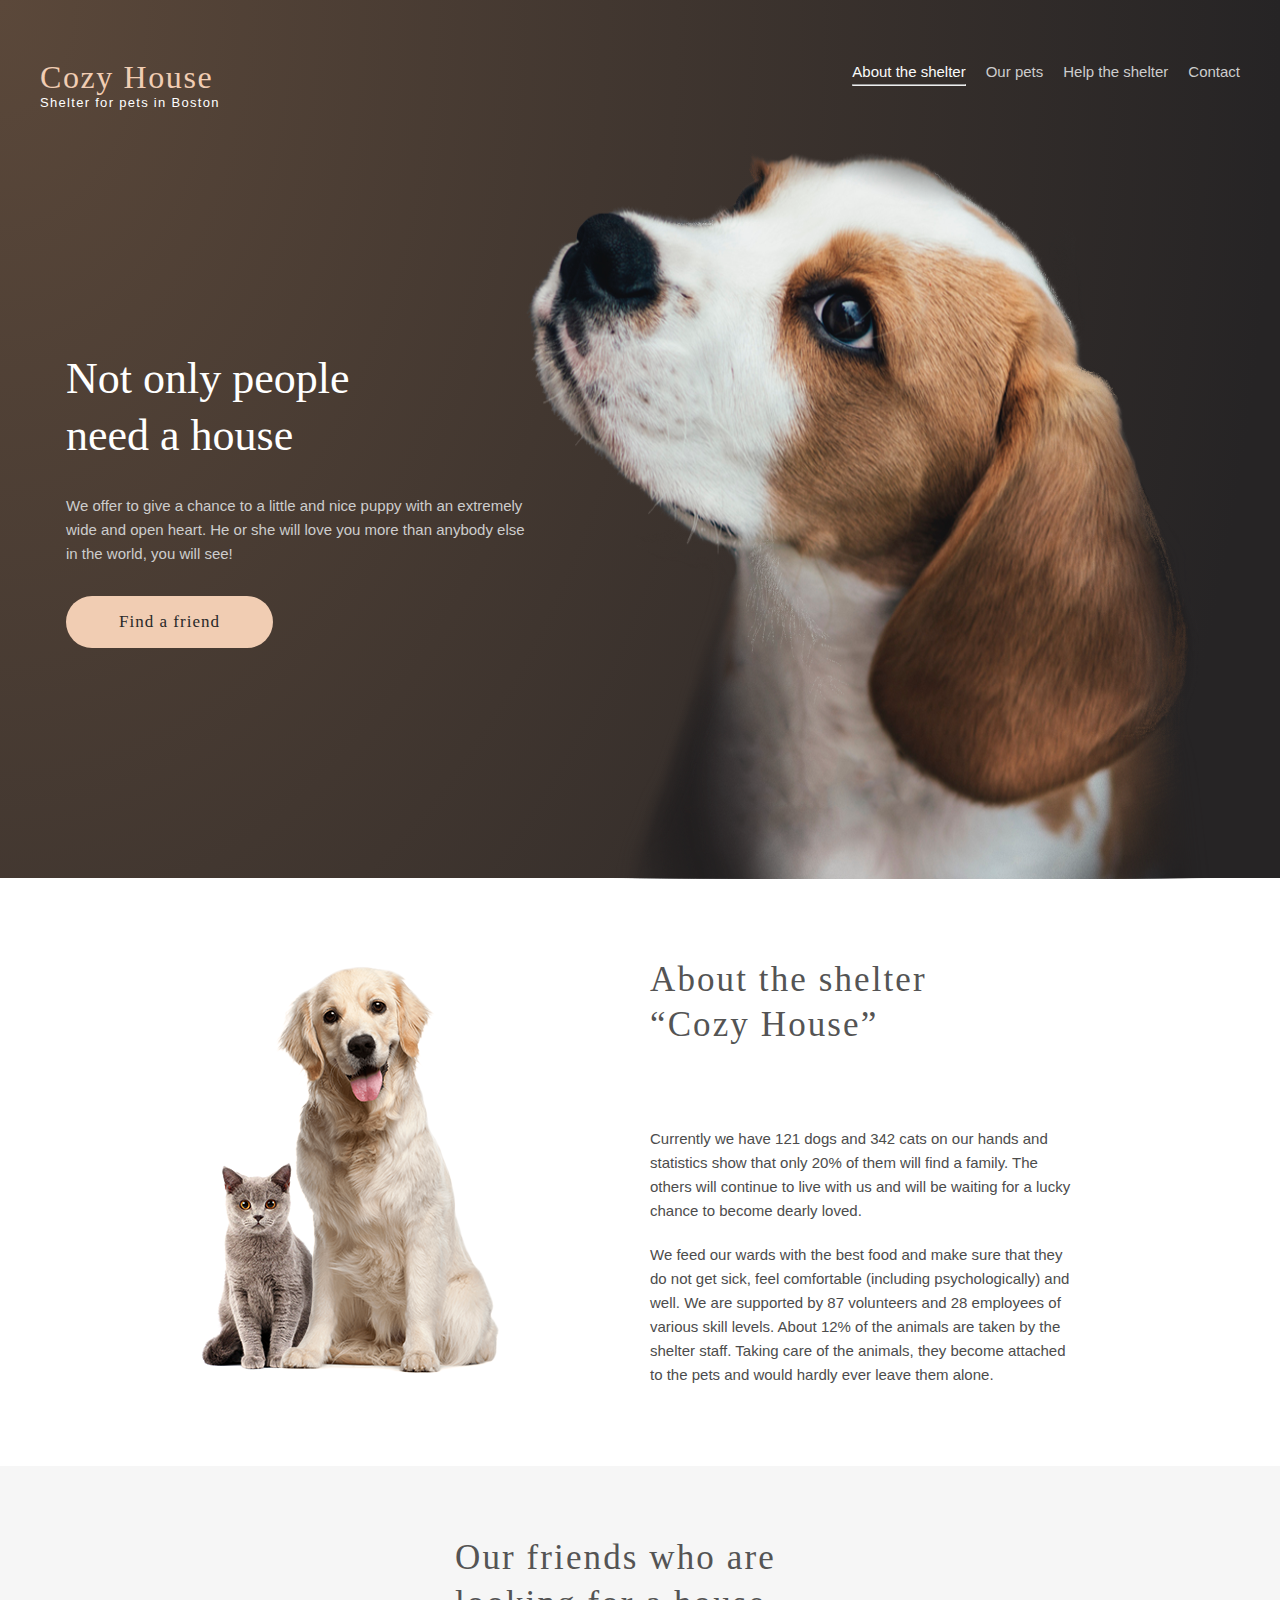
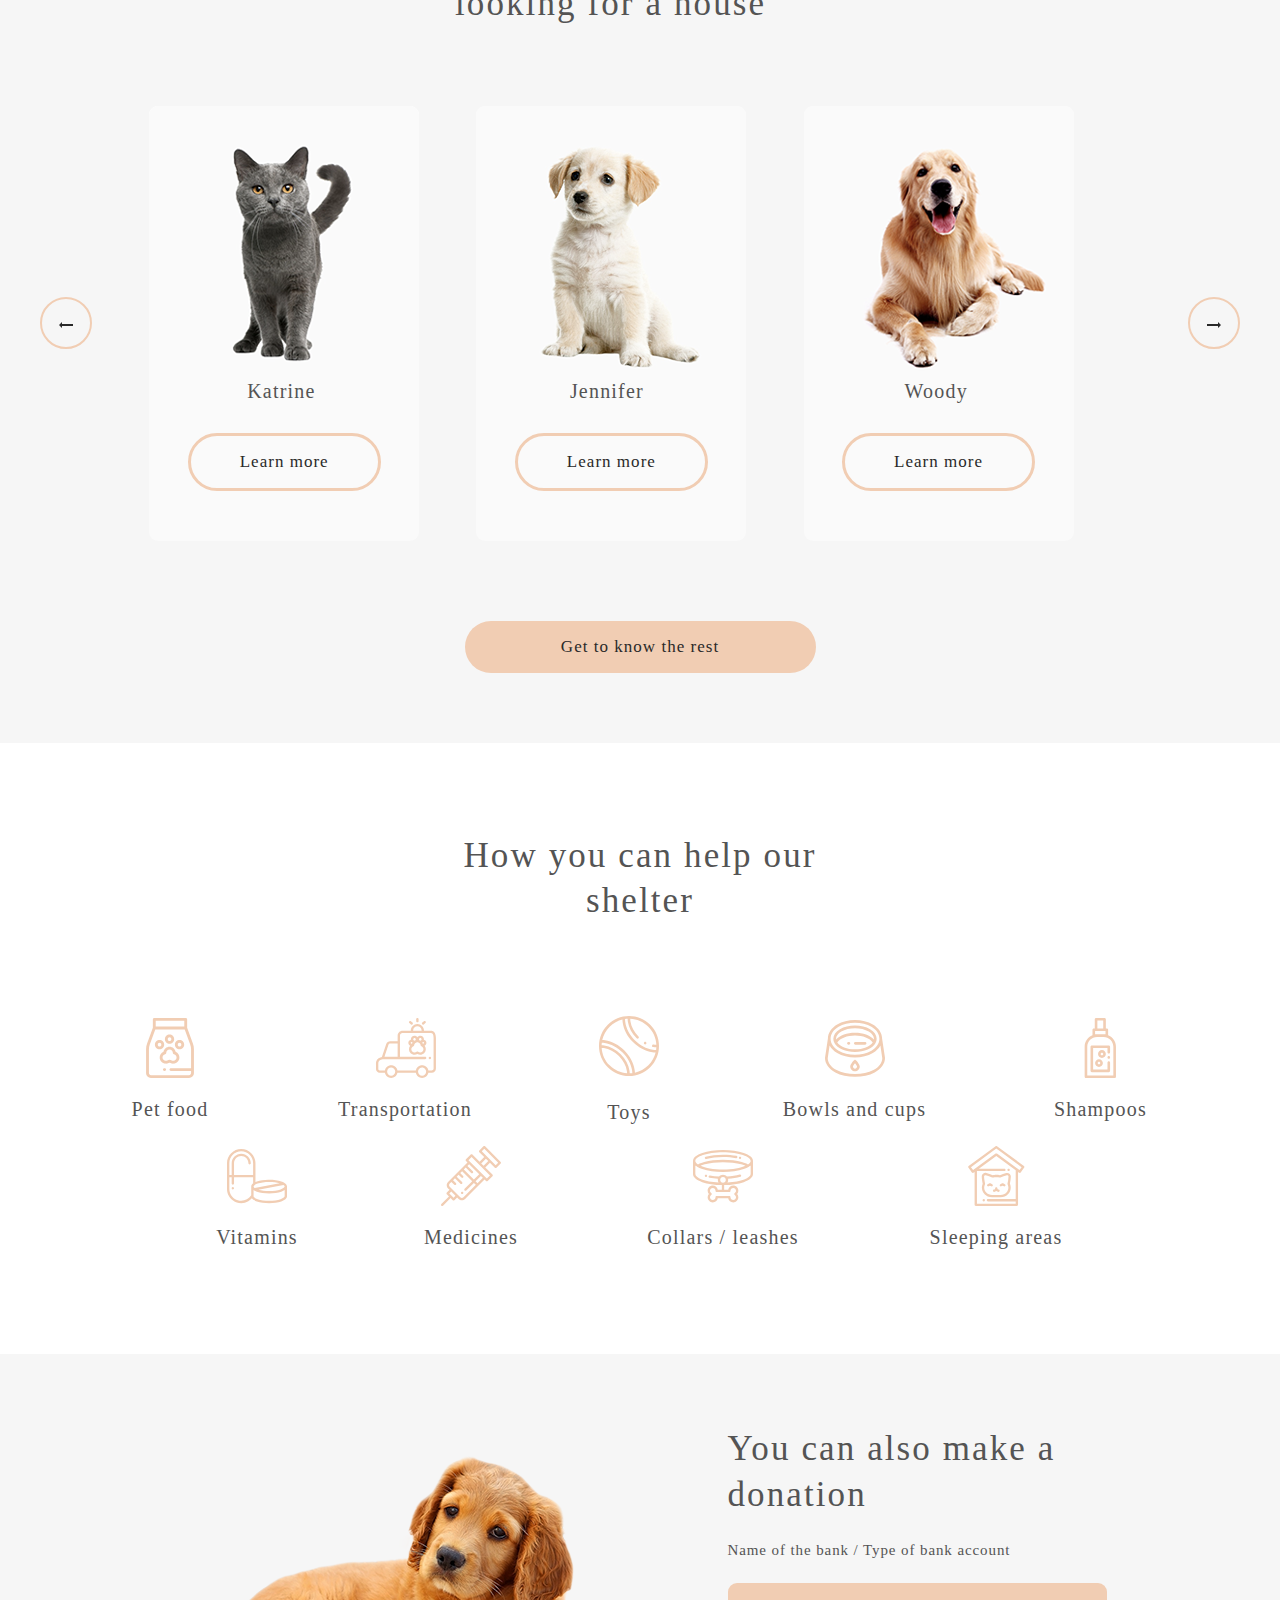
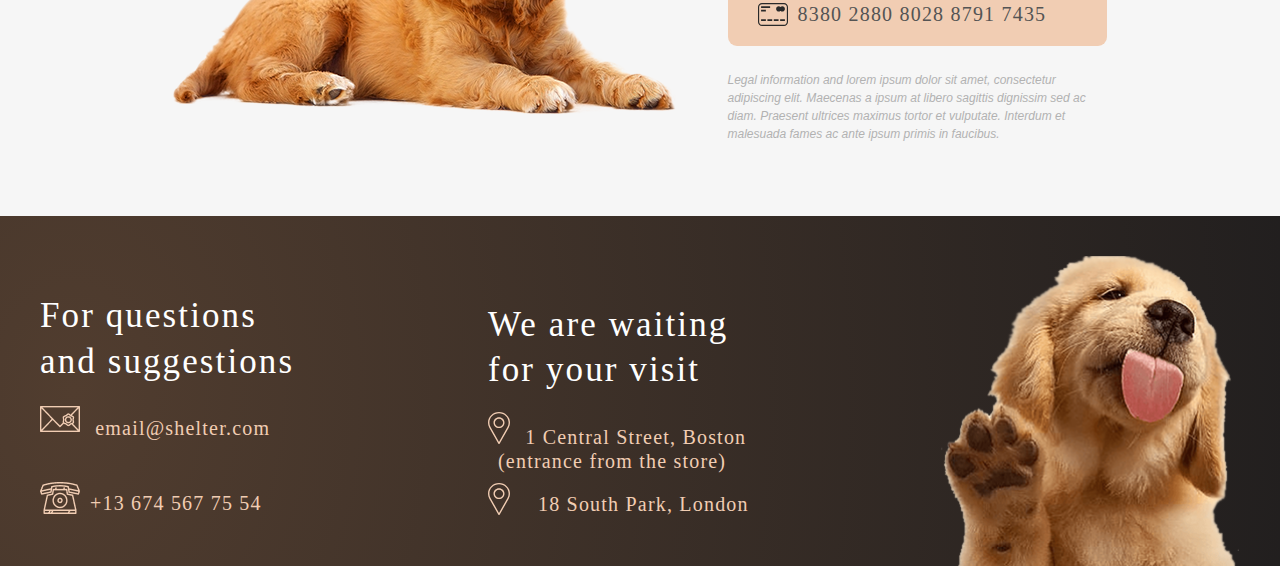
==== pages/main/index.html @ 4285a5a3 "fix: make changes" ====
<!DOCTYPE html>
<html lang="en">

<head>
    <meta charset="UTF-8">
    <meta http-equiv="X-UA-Compatible" content="IE=edge">
    <meta name="viewport" content="width=device-width, initial-scale=1.0">
    <link rel="stylesheet" href="style.css">
    <title>Shelter</title>
</head>

<body>
    <div calss="main">
        <div class="container">
            <heder>
                <div class="heder">
                    <div class="headerContainer">
                        <div class="logo"><a href="index.html" style="text-decoration:none">
                                <h1>Cozy House</h1>
                                <sub> Shelter for pets in Boston</sub>
                            </a>
                        </div>
                        <nav>
                            <ul>
                                <li><a href="#about" class="about">About the shelter</a>
                                    <hr>
                                </li>
                                <li><a href="../pets/index.html" class="ourPeter" target="_blank">Our pets</a></li>
                                <li><a href="#help" class="help">Help the shelter</a></li>
                                <li><a href="#footer" class="contact">Contact</a></li>
                            </ul>
                        </nav>
                    </div>
                </div>
            </heder>
            <main>
                <div class="screenContent">
                    <div class="conternt">
                        <h2>Not only people need a house</h2>
                        <p class="cont">We offer to give a chance to a little and nice puppy with an extremely wide and
                            open heart.
                            He or she will love you more than anybody else in the world, you will see!</p>
                        <div class="button"><a href="#ourFriend" style="text-decoration: none;"><span> Find a
                                    friend</span></a></div>
                    </div>
                    <div class="puppy">

                    </div>
                </div>
                <div class="about2">
                    <div class="aboutContent">
                        <div calss="aboutPat"><img src="../../assets/images/about-pets.svg" alt="pats photo" /></div>
                        <div class="space"></div>
                        <div class="content2">
                            <h3>About the shelter “Cozy House”</h3>
                            <p class="subheading1">Currently we have 121 dogs and 342 cats on our hands and statistics
                                show that
                                only 20% of them will find a family. The others will continue to live with us and will
                                be waiting for a lucky chance to become dearly loved.</p>
                            <p class="subheading2">We feed our wards with the best food and make sure that they do not
                                get sick, feel comfortable (including psychologically) and well. We are supported by 87
                                volunteers and 28 employees of various skill levels. About 12% of the animals are taken
                                by the shelter staff. Taking care of the animals, they become attached to the pets and
                                would hardly ever leave them alone.</p>
                        </div>
                    </div>
                </div>
                <div class="pats" id="ourFriend">
                    <div class="patsContent">
                        <h3>Our friends who
                            are looking for a house</h3>
                        <div class="slider">
                            <a href="#">
                                <div class="buttonArrow">
                                    <div class="Arrow"><img src="../../assets/images/Arrow.svg" /></div>
                                </div>
                            </a>
                            <div class="card">
                                <div class="pat"><img src="../../assets/images/pets-katrine.svg"
                                        alt="Katrine's photo" />
                                </div>
                                <p class="Katrine">Katrine</p>
                                <a href="#" style="text-decoration: none;">
                                    <div class="buttonSecondary"><span>Learn
                                            more</span></div>
                                </a>
                            </div>
                            <div class="card">
                                <div class="pat"><img src="../../assets/images/pets-jennifer.svg"
                                        alt="Jennifer's photo" /></div>
                                <p class="jennifer">Jennifer</p>
                                <a href="#" style="text-decoration: none;">
                                    <div class="buttonSecondary"><span>Learn
                                            more</span></div>
                                </a>
                            </div>
                            <div class="card">
                                <div class="pat"><img src="../../assets/images/pets-woody.svg" alt="Woody's photo" />
                                </div>
                                <p class="woody">Woody</p>
                                <a href="#" style="text-decoration: none;">
                                    <div class="buttonSecondary"><span>Learn
                                            more</span></div>
                            </div>
                            <a href="#">
                                <div class="buttonArrow">
                                    <div class="Arrow"><img src="../../assets/images/Arrow2.svg" /></div>
                                </div>
                            </a>
                        </div>
                        <a href="#" style="text-decoration: none;">
                            <div class="buttonPrimary"><a href="../pets/index.html" style="text-decoration: none;"
                                    target="_blank"><span>Get to know the rest</span></a></div>
                        </a>

                    </div>
                </div>
                <div class="helpBlock" id="help">
                    <div class="helpContent">
                        <h3 style="text-align: center;">How you can help
                            our shelter</h3>
                        <div class="list">
                            <div class="listOne">
                                <div class="patFood">
                                    <div class="icon1"><img src="../../assets/images/icon-pet-food.svg"
                                            alt="pat food icon" />
                                        <div class="vector"></div>
                                    </div>

                                    <div class="text1">
                                        <h4>Pet food</h4>
                                    </div>
                                </div>
                                <div class="transportation">
                                    <div class="icon2"><img src="../../assets/images/icon-transportation.svg"
                                            alt="tanspotation's icon" />
                                        <div class="transpo"></div>
                                    </div>
                                    <div class="text2">
                                        <h4>Transportation</h4>
                                    </div>
                                </div>
                                <div class="toys">
                                    <div class="icon3">
                                        <img src="../../assets/images/icon-toys.svg" alt="toy's icon" />
                                        <div class="toyVec"></div>
                                    </div>

                                    <div class="text3">
                                        <h4>Toys</h4>
                                    </div>
                                </div>
                                <div class="bowlsAndCups">
                                    <div class="icon4">
                                        <img src="../../assets/images/icon-bowls-and-cups.svg" />
                                        <div class="CupVec"></div>
                                    </div>

                                    <div class="text4">
                                        <h4>Bowls and cups</h4>
                                    </div>
                                </div>
                                <div class="shampoos">
                                    <div class="icon5">
                                        <img src="../../assets/images/icon-shampoos.svg" alt="shampoos's icon" />
                                        <div class="shamVector"></div>
                                    </div>

                                    <div class="text5">
                                        <h4>Shampoos</h4>
                                    </div>
                                </div>
                            </div>
                            <div class="listTwo">
                                <div class="vitamins">
                                    <div class="icon6">
                                        <img src="../../assets/images/icon-vitamins.svg" alt="vitamin's icon" />
                                        <div class="vitVector"></div>
                                    </div>

                                    <div class="text6">
                                        <h4>Vitamins</h4>
                                    </div>
                                </div>
                                <div class="medicines">
                                    <div class="icon7">
                                        <img src="../../assets/images/icon-medicines.svg" alt="medicines's icon" />
                                        <div class="medVector"></div>
                                    </div>

                                    <div class="text7">
                                        <h4>Medicines</h4>
                                    </div>
                                </div>
                                <div class="collarsLashes">
                                    <div class="icon8">
                                        <img src="../../assets/images/icon-collars-leashes.svg"
                                            alt="Collars and leashes's icon" />
                                        <div class="lashesVector"></div>
                                    </div>

                                    <div class="text8">
                                        <h4>Collars / leashes</h4>
                                    </div>
                                </div>
                                <div class="slippingAreas">
                                    <div class="icon9">
                                        <img src="../../assets/images/icon-sleeping-area.svg"
                                            alt="Slipping area's icon" />
                                        <div class="SlippingVector"></div>
                                    </div>
                                    <div class="text9">
                                        <h4>Sleeping areas</h4>
                                    </div>
                                </div>
                            </div>
                        </div>
                    </div>
                </div>
                <div class="DonationBlog">
                    <div class="donationContent">
                        <div class="donationDog">
                            <img src="../../assets/images/donation-dog.svg" />
                        </div>
                        <div class="donContect">
                            <h3 style="margin-bottom:25px">You can also make a donation</h3>
                            <h5>Name of the bank / Type of bank account</h5>
                            <div class="CreditCard">
                                <div class="creditContent">
                                    <div class="bankCard"><img src="../../assets/images/credit-card.svg"
                                            alt="credit card icon" /></div>
                                    <div class="billingNumber"><a href="#"
                                            style="text-decoration: none; color: #545454;">8380 2880 8028
                                            8791 7435</a></div>
                                </div>
                            </div>
                            <p class="legalInfo">Legal information and lorem ipsum dolor sit amet, consectetur
                                adipiscing elit. Maecenas a ipsum at libero sagittis dignissim sed ac diam. Praesent
                                ultrices maximus tortor et vulputate. Interdum et malesuada fames ac ante ipsum primis
                                in faucibus. </p>
                        </div>
                    </div>
                </div>
            </main>
            <footer>
                <div class="foot" id="footer">
                    <div class="footContent">
                        <div class="divConteiner">
                            <div class="footContact">
                                <span class="fh3">For questions and suggestions</span>
                                <div calss="mail">
                                    <span class="mailIcon"><img src="../../assets/images/icon-email.png"
                                            alt="mail's icon" /> </span>

                                    <span class="MailAdress"><a href="mailto:email@shelter.com"
                                            style="text-decoration: none; color: #F1CDB3"
                                            target="_blank">email@shelter.com</a>
                                    </span>
                                </div>


                                <div class="phone">
                                    <span class="phoneIcon">
                                        <img src="../../assets/images/icon-phone.png" alt="Phone's icon" /> </span>
                                    <span class="phoneNumber"><a href="tel:+13 674 567 75 54"
                                            style="text-decoration: none; color: #F1CDB3" target="_blank">+13 674 567 75
                                            54</a></span>
                                </div>
                            </div>
                            <div class="SpaceDiv"> </div>
                            <div class="footLocation">
                                <span class="fh3">We are waiting for your visit</span>
                                <div calss="Adress1">
                                    <span class="Location1"><a
                                            href="https://www.google.com/maps/search/1+Central+Street,+Boston/@42.3079175,-71.0994218,14z/data=!3m1!4b1"
                                            style="text-decoration: none; color: #F1CDB3" target="_blank"><img
                                                src="../../assets/images/icon-marker1.svg" alt="location's icon" />
                                        </a></span>

                                    <span class="AdressL">1 Central Street, Boston</span>
                                    <span class="AdressL"> (entrance
                                        from the store) </span>
                                </div>
                                <div class="adress2">
                                    <span class="location2">
                                        <a href="https://www.google.com/maps/place/South+Park+Court,+18+S+Park+Rd,+London+SW19+8TD,+UK/@51.4202685,-0.2023686,17z/data=!3m1!4b1!4m5!3m4!1s0x487608baa7401b31:0x18e66d9fcd2f7d77!8m2!3d51.4202685!4d-0.2001799"
                                            style="text-decoration: none; color: #F1CDB3" target="_blank"><img
                                                src="../../assets/images/icon-marker.svg" /> </a></span>
                                    <span class="Adressl2">18 South Park, London </span>
                                </div>
                            </div>
                        </div>
                        <div class="footPuppy"><img src="../../assets/images/footer-puppy.svg" alt="puppy's photo" />
                        </div>
                    </div>
                </div>
            </footer>
        </div>
    </div>
    <script src="script.js"></script>
</body>

</html>
---- pages/main/style.css ----
* {
    margin: 0;
    padding: 0;

}

.main {
    display: flex;
    justify-content: center;
    align-items: center;
    width: 100vw;
    margin: auto;

}

.container {
    margin: auto;
    align-items: top;
    height: 908px;
    max-width: 1280px;
    left: 0%;
    right: 0%;
    top: 0px;
    background: url(noise_lines_transparent@2X.png), radial-gradient(100% 215.42% at 0% 0%, #5B483A 0%, #262425 100%)
        /* warning: gradient uses a rotation that is not supported by CSS and may not behave as expected */
        , #211F20;
    /*z-index: 1;*/
}

.heder {
    display: flex;
    justify-content: center;
}

.headerContainer {
    display: flex;
    flex-direction: row;
    justify-content: space-between;
    width: 1200px;
    height: 60px;
    left: calc(50% - 1200px/2);
    margin-top: 60px;

}


h1 {
    font-family: 'Georgia';
    font-style: normal;
    font-weight: 400;
    font-size: 32px;
    line-height: 110%;
    text-decoration: none;
    color: #F1CDB3;
    height: 35px;
    width: 184px;
    left: 0px;
    top: calc(50% - 35px/2 - 12.5px);
    border-radius: nullpx;
    display: flex;
    justify-content: start;
    letter-spacing: 0.05em;


}

sub {
    width: 180px;
    height: 15px;
    left: 4px;
    top: calc(50% - 15px/2 + 22.5px);
    font-family: 'Arial';
    font-style: normal;
    font-weight: 400;
    font-size: 13px;
    line-height: 15px;
    display: flex;
    align-items: center;
    letter-spacing: 0.1em;
    color: #FFFFFF;


}

nav {
    width: 443px;
    height: 27px;
    left: 757px;
    top: 16px;
    display: flex;
    justify-content: end;
    padding: 0px;
}

ul {
    display: inline-block;
    display: flex;
    flex-direction: row;
    justify-content: space-between;
    list-style-type: none;
    padding: 0;
    margin: 0;
}

li {
    padding-left: 20px;
}

.about {
    position: static;
    left: 0%;
    right: 0%;
    top: 0%;
    bottom: 0%;
    font-family: 'Arial';
    font-style: normal;
    font-weight: 400;
    font-size: 15px;
    line-height: 160%;
    flex: none;
    order: 0;
    flex-grow: 0;
    margin: 10px 0px;
    text-decoration: none;
    color: #FAFAFA;
    border-bottom: #F1CDB3;
}

hr {
    color: #F1CDB3
}

.ourPeter {
    position: static;
    left: 0%;
    right: 0%;
    top: 0%;
    bottom: 11.11%;
    flex: none;
    order: 0;
    flex-grow: 0;
    margin: 0px 0px;
    font-family: 'Arial';
    font-style: normal;
    font-weight: 400;
    font-size: 15px;
    line-height: 160%;
    color: #CDCDCD;
    flex: none;
    order: 0;
    flex-grow: 0;
    margin: 10px 0px;
    text-decoration: none;
}


.help {
    text-decoration: none;
    width: 106px;
    height: 24px;
    right: 95px;
    top: 16px;
    position: static;
    left: 0%;
    right: 0%;
    top: 0%;
    bottom: 0%;
    font-family: 'Arial';
    font-style: normal;
    font-weight: 400;
    font-size: 15px;
    line-height: 160%;
    color: #CDCDCD;
    flex: none;
    order: 0;
    flex-grow: 0;
    margin: 10px 0px;
}

.contact {
    width: 60px;
    height: 24px;
    right: 0px;
    top: 16px;
    position: static;
    left: 0%;
    right: 0%;
    top: 0%;
    bottom: 0%;
    font-family: 'Arial';
    font-style: normal;
    font-weight: 400;
    font-size: 15px;
    line-height: 160%;
    color: #CDCDCD;
    flex: none;
    order: 0;
    flex-grow: 0;
    margin: 10px 0px;
    text-decoration: none;
}

.screenContent {
    display: flex;
    flex-direction: row;
    justify-content: center;
    align-items: center;
    width: 1200px;
    height: 728px;
    left: 40px;
    top: 180px;
    padding: 15px 45px;

}

h2 {
    width: 310px;
    height: 114px;
    left: calc(50% - 310px/2 - 75px);
    bottom: 208px;
    font-family: 'Georgia';
    font-style: normal;
    font-weight: 400;
    font-size: 44px;
    line-height: 130%;
    display: flex;
    align-items: center;
    color: #FFFFFF;
    margin-bottom: 30px;
}

.cont {
    width: 460px;
    height: 72px;
    left: calc(50% - 460px/2);
    bottom: 94px;
    font-family: 'Arial';
    font-style: normal;
    font-weight: 400;
    font-size: 15px;
    line-height: 160%;
    display: flex;
    align-items: center;
    color: #CDCDCD;
    margin-bottom: 30px;
}


.button {
    width: 207px;
    height: 52px;
    left: calc(50% - 207px/2 - 126.5px);
    bottom: 0px;
    background: #F1CDB3;
    border-radius: 100px;
    display: flex;
    justify-content: center;
    align-items: center;
}

span {
    position: static;
    left: 21.74%;
    right: 21.74%;
    top: 28.85%;
    bottom: 28.85%;
    font-family: 'Georgia';
    font-style: normal;
    font-weight: 400;
    font-size: 17px;
    line-height: 130%;
    letter-spacing: 0.06em;
    color: #292929;
    flex: none;
    order: 0;
    flex-grow: 0;
    margin: 10px 0px;
}

.puppy {
    width: 698px;
    height: 728px;
    left: calc(50% - 698px/2 + 251px);
    bottom: 0px;
    background-image: url(../../assets/images/start-screen-puppypuppy.svg);
    background-repeat: no-repeat;
    background-size: cover;
    background-position: center;
    /*z-index: 2;*/
    margin-top: 32px;
}

.about2 {
    height: 588px;
    left: 0%;
    right: 0%;
    top: 908px;
    background: #FFFFFF;
    /*border-color: crimson;
    border-style: solid;*/
    display: flex;
    justify-content: center;
    align-items: center;
}

.aboutContent {
    width: 1200px;
    height: 408px;
    left: calc(50% - 1200px/2);
    top: calc(50% - 408px/2 - 10px);
    /*border-color: crimson;
    border-style: solid;*/
    display: flex;
    flex-direction: row;
    align-items: center;
    justify-content: center;
}

.aboutPat {
    width: 300px;
    height: 408px;
    left: 175px;
    top: 0px;
}

.space {
    width: 150px;
}

h3 {
    width: 370px;
    height: 90px;
    left: 0px;
    top: 0px;
    font-family: 'Georgia';
    font-style: normal;
    font-weight: 400;
    font-size: 35px;
    line-height: 130%;
    display: flex;
    align-items: center;
    letter-spacing: 0.06em;
    color: #545454;
    margin-bottom: 80px;
}

.subheading1 {
    width: 430px;
    height: 96px;
    left: 0px;
    top: 115px;
    font-family: 'Arial';
    font-style: normal;
    font-weight: 400;
    font-size: 15px;
    line-height: 160%;
    color: #4C4C4C;
    margin-bottom: 20px;
}

.subheading2 {
    width: 430px;
    height: 144px;
    left: 0px;
    top: 236px;
    font-family: 'Arial';
    font-style: normal;
    font-weight: 400;
    font-size: 15px;
    line-height: 160%;
    display: flex;
    align-items: center;
    color: #4C4C4C;
}

.pats {
    display: flex;
    justify-content: center;
    align-items: center;
    height: 877px;
    left: 0%;
    right: 0%;
    top: 1496px;
    background: #F6F6F6;
    /*border-color: crimson;
    border-style: solid;*/
}

.patsContent {
    width: 1200px;
    height: 697px;
    left: calc(50% - 1200px/2);
    top: 80px;
    display: flex;
    justify-content: center;
    align-items: center;
    flex-direction: column;
    /*border-color: crimson;
    border-style: solid;*/

}

.slider {
    width: 1200px;
    height: 435px;
    left: 0px;
    top: 150px;
    display: flex;
    flex-direction: row;
    justify-content: space-between;
    align-items: center;
    /*border-color: crimson;
    border-style: solid;*/
    margin-bottom: 80px;
}

.buttonArrow {
    display: flex;
    flex-direction: column;
    justify-content: center;
    align-items: center;
    padding: 23px 19px;
    width: 52px;
    height: 52px;
    left: 0px;
    top: 192px;
    border: 2px solid #F1CDB3;
    box-sizing: border-box;
    border-radius: 100px;
}

.Arrow {
    position: static;
    left: 36.54%;
    right: 36.54%;
    top: 44.23%;
    bottom: 44.23%;
    flex: none;
    order: 0;
    flex-grow: 0;
    margin: 0px 0px;
}

.card {
    width: 270px;
    height: 435px;
    left: 105px;
    top: 0px;
    background: #FAFAFA;
    border-radius: 9px;
    display: flex;
    flex-direction: column;
    align-items: center;

}

.pat {
    left: 0%;
    right: 0%;
    top: 0%;
    bottom: 37.93%;
    border-radius: 9px 9px 0px 0px;
}

.Katrine {
    width: 74px;
    height: 23px;
    left: 98px;
    top: 300px;
    width: 74px;
    height: 23px;
    left: 98px;
    top: 300px;
    font-family: 'Georgia';
    font-style: normal;
    font-weight: 400;
    font-size: 20px;
    line-height: 23px;
    display: flex;
    align-items: center;
    text-align: center;
    letter-spacing: 0.06em;
    color: #545454;
    margin-bottom: 30px;
}

.buttonSecondary {
    display: flex;
    flex-direction: column;
    align-items: center;
    justify-content: center;
    padding: 0px;
    width: 187px;
    height: 52px;
    left: 41.5px;
    top: 353px;
    border-radius: 100px;
    border-color: #F1CDB3;
    border-style: solid;

}

.jennifer {
    width: 83px;
    height: 23px;
    left: 94px;
    top: 300px;
    font-family: 'Georgia';
    font-style: normal;
    font-weight: 400;
    font-size: 20px;
    line-height: 23px;
    display: flex;
    align-items: center;
    text-align: center;
    letter-spacing: 0.06em;
    color: #545454;
    margin-bottom: 30px;
}

.woody {
    width: 68px;
    height: 23px;
    left: 101px;
    top: 300px;
    font-family: 'Georgia';
    font-style: normal;
    font-weight: 400;
    font-size: 20px;
    line-height: 23px;
    display: flex;
    align-items: center;
    text-align: center;
    letter-spacing: 0.06em;
    color: #545454;
    margin-bottom: 30px;
}

.card:hover {
    width: 270px;
    height: 435px;
    left: 105px;
    top: 0px;
    border-radius: 9px;
    display: flex;
    flex-direction: column;
    align-items: center;
    background: cadetblue;

}

.buttonSecondary:hover {
    background-color: #F1CDB3;
}

.buttonPrimary {
    display: flex;
    flex-direction: column;
    align-items: center;
    padding: 15px 45px;
    width: 261px;
    height: 52px;
    left: 470px;
    top: 645px;
    background: #F1CDB3;
    border-radius: 100px;
}

.helpBlock {
    display: flex;
    justify-content: center;
    align-items: center;
    height: 611px;
    left: 0%;
    right: 0%;
    top: 2373px;
    background: #FFFFFF;
    /*border-color: crimson;
    border-style: solid;*/
}

.helpContent {
    display: flex;
    flex-direction: column;
    align-items: center;
    width: 1200px;
    height: 431px;
    left: calc(50% - 1200px/2);
    top: 80px;
    /*border-color: crimson;
    border-style: solid;*/

}

.list {
    display: flex;
    flex-direction: column;
    align-items: center;
    justify-content: center;
    width: 1026px;
    height: 281px;
    left: 87px;
    top: 150px;
    /*border-color: crimson;
    border-style: solid;*/
}

h4 {
    font-family: 'Georgia';
    font-style: normal;
    font-weight: 400;
    font-size: 20px;
    line-height: 115%;
    display: flex;
    align-items: center;
    text-align: center;
    letter-spacing: 0.06em;
    color: #545454;
}

.listOne {
    display: flex;
    align-items: center;
    flex-direction: row;
    justify-content: center;
    /*border-color: crimson;
    border-style: solid;*/
    margin-bottom: 15px;
}

.listTwo {
    display: flex;
    align-items: center;
    flex-direction: row;
    justify-content: center;
    /*border-color: crimson;
    border-style: solid;*/
}

.patFood {
    width: 82px;
    height: 113px;
    left: 0px;
    top: 0px;
    display: flex;
    flex-direction: column;
    justify-content: center;
    align-items: center;
    padding-right: 119px;

}



.icon1 {
    width: 60px;
    height: 60px;
    left: 11px;
    top: 0px;
    margin-bottom: 20px;

}


.text1 {
    width: 100px;
    height: 23px;
    left: 0px;
    top: 90px;
    display: flex;
    justify-content: center;
    align-items: center;
}

.transportation {
    width: 150px;
    height: 113px;
    left: 202px;
    top: 0px;
    display: flex;
    flex-direction: column;
    justify-content: center;
    align-items: center;
    padding-right: 119px;
}

.icon2 {
    width: 60px;
    height: 60px;
    left: calc(50% - 60px/2 - 236px);
    top: 0px;
    margin-bottom: 20px;
}


.text2 {
    width: 150px;
    height: 23px;
    left: 202px;
    top: 90px;
    display: flex;
    justify-content: center;
    align-items: center;
}

.toys {
    width: 60px;
    height: 113px;
    left: 472px;
    top: 0px;
    display: flex;
    flex-direction: column;
    justify-content: center;
    align-items: center;
    padding-right: 119px;
}

.icon3 {
    width: 60px;
    height: 60px;
    left: calc(50% - 60px/2 - 11px);
    top: 0px;
    margin-bottom: 25px;
}

.text3 {
    width: 46px;
    height: 23px;
    left: 479px;
    top: 90px;
    display: flex;
    justify-content: center;
    align-items: center;
}

.bowlsAndCups {
    width: 153px;
    height: 113px;
    left: 652px;
    top: 0px;
    display: flex;
    flex-direction: column;
    justify-content: center;
    align-items: center;
    padding-right: 119px;
}

.icon4 {
    width: 60px;
    height: 60px;
    left: 699px;
    top: 0px;
    margin-bottom: 20px;
}

.text4 {
    width: 200px;
    height: 23px;
    left: 652px;
    top: 90px;
    display: flex;
    justify-content: center;
    align-items: center;
}

.shampoos {
    width: 101px;
    height: 113px;
    left: 925px;
    top: 0px;
    display: flex;
    flex-direction: column;
    justify-content: center;
    align-items: center;
    /*padding-right: 100px;*/
}

.icon5 {
    width: 60px;
    height: 60px;
    left: calc(50% - 60px/2 + 463px);
    top: 0px;
    margin-bottom: 20px;
}

.text5 {
    width: 101px;
    height: 23px;
    left: 925px;
    top: 90px;
    display: flex;
    justify-content: center;
    align-items: center;
}

.vitamins {
    width: 89px;
    height: 113px;
    left: 84px;
    top: 168px;
    display: flex;
    flex-direction: column;
    justify-content: center;
    align-items: center;
    padding-right: 119px;
}

.icon6 {
    width: 60px;
    height: 60px;
    left: calc(50% - 60px/2 - 385px);
    top: 168px;
    margin-bottom: 20px;
}

.text6 {
    width: 89px;
    height: 23px;
    left: 84px;
    top: 258px;
    display: flex;
    justify-content: center;
    align-items: center;
}

.medicines {
    width: 101px;
    height: 113px;
    left: 293px;
    top: 168px;
    display: flex;
    flex-direction: column;
    justify-content: center;
    align-items: center;
    padding-right: 119px;
}

.icon7 {
    width: 60px;
    height: 60px;
    left: calc(50% - 60px/2 - 169px);
    top: 168px;
    margin-bottom: 20px;
}

.text7 {
    width: 101px;
    height: 23px;
    left: 293px;
    top: 258px;
    display: flex;
    justify-content: center;
    align-items: center;
}

.collarsLashes {
    width: 165px;
    height: 113px;
    left: 514px;
    top: 168px;
    display: flex;
    flex-direction: column;
    justify-content: center;
    align-items: center;
    padding-right: 119px;
}

.icon8 {
    width: 60px;
    height: 60px;
    left: calc(50% - 60px/2 + 84px);
    top: 168px;
    margin-bottom: 20px;
}

.text8 {
    width: 185px;
    height: 23px;
    left: calc(50% - 165px/2 + 83.5px);
    top: 258px;
    display: flex;
    justify-content: center;
    align-items: center;
}

.slippingAreas {
    width: 143px;
    height: 113px;
    left: 799px;
    top: 168px;
    display: flex;
    flex-direction: column;
    justify-content: center;
    align-items: center;
}

.icon9 {
    width: 60px;
    height: 60px;
    left: calc(50% - 60px/2 + 358px);
    top: 168px;
    margin-bottom: 20px;
}

.text9 {
    width: 163px;
    height: 23px;
    left: 799px;
    top: 258px;
    display: flex;
    justify-content: center;
    align-items: center;
}

.DonationBlog {
    height: 462px;
    left: 0%;
    right: 0%;
    top: 2984px;
    background: #F6F6F6;
    display: flex;
    justify-content: center;
    align-items: center;
}

.donationContent {
    width: 915px;
    height: 282px;
    left: calc(50% - 915px/2 + 0.5px);
    top: 80px;
    display: flex;
    justify-content: center;
    align-items: center;
    flex-direction: row;
}

.donationDog {
    width: 505px;
    height: 261px;
    left: 0px;
    top: 11px;
    display: flex;
    justify-content: center;
    align-items: center;
    padding-right: 50px;
}

.donContect {
    width: 380px;
    height: 282px;
    left: 535px;
    top: 0px;
    display: flex;
    flex-direction: column;
    justify-content: center;
    align-items: flex-start;
}

h5 {
    width: 307px;
    height: 17px;
    left: 0px;
    top: 110px;
    font-family: 'Georgia';
    font-style: normal;
    font-weight: 400;
    font-size: 15px;
    line-height: 110%;
    display: flex;
    align-items: center;
    letter-spacing: 0.06em;
    color: #545454;
    margin-bottom: 25px;
}

.CreditCard {
    display: flex;
    flex-direction: row;
    align-items: center;
    justify-content: center;
    padding: 10px 15px;
    width: 349px;
    height: 43px;
    left: 0px;
    top: 147px;
    background: #F1CDB3;
    border-radius: 9px;
    margin-bottom: 25px;
}

.creditContent {
    display: flex;
    flex-direction: row;
    justify-content: space-around;
    width: 319px;
    height: 23px;
    left: 15px;
    top: 10px;
    order: 0;
    margin: 10px 0px;
}

.bankCard {
    width: 30px;
    height: 23px;
    left: 15px;
    top: 10px;
    padding-right: 10px;

}

.billingNumber {
    width: 294px;
    height: 23px;
    left: 60px;
    top: 10px;
    font-family: 'Georgia';
    font-style: normal;
    font-weight: 400;
    font-size: 20px;
    line-height: 115%;
    display: flex;
    align-items: center;
    letter-spacing: 0.06em;
    color: #545454;
}

.legalInfo {
    width: 380px;
    height: 72px;
    left: 0px;
    top: 210px;
    font-family: 'Arial';
    font-style: italic;
    font-weight: 400;
    font-size: 12px;
    line-height: 18px;
    /* or 150% */

    display: flex;
    align-items: center;
    color: #B2B2B2;

}

.foot {

    height: 350px;
    left: 0%;
    right: 0%;
    top: 3446px;
    background: url(noise_lines_transparent@2X.png), radial-gradient(110.67% 538.64% at 5.73% 50%, #513D2F 0%, #1A1A1C 100%)
        /* warning: gradient uses a rotation that is not supported by CSS and may not behave as expected */
        , #211F20;
    display: flex;
    justify-content: center;
    align-items: flex-end;
}

.footContent {
    width: 1200px;
    height: 310px;
    left: 40px;
    top: 40px;
    /*border-color: crimson;
    border-style: solid;*/
    display: flex;
    flex-direction: row;
    justify-content: space-between;
    align-items: flex-end;

}

.divConteiner {
    display: flex;
    flex-direction: row;
    justify-content: space-between;
    align-items: center;
}

.footContact {
    width: 278px;
    height: 255px;
    left: 0px;
    top: 16px;
    display: flex;
    flex-direction: column;
    justify-content: center;
    margin-bottom: 40px;


    /*border-color: crimson;
    border-style: solid;*/
}

.fh3 {
    width: 280px;
    height: 90px;
    left: calc(50% - 278px/2 - 0px);
    top: 0px;
    font-family: 'Georgia';
    font-style: normal;
    font-weight: 400;
    font-size: 35px;
    line-height: 130%;
    letter-spacing: 0.06em;
    color: #FFFFFF;

    margin-bottom: 20px;

}

.mail {
    width: 291px;
    height: 32px;
    left: 0px;
    /*top: 130px;*/
    display: flex;
    /*flex-direction: row;*/
    justify-content: flex-start;
    align-items: center;
    margin-left: 50px;



}


.MailAdress {
    width: 191px;
    height: 23px;
    left: calc(50% - 191px/2 + 16.5px);
    top: 135px;
    font-family: 'Georgia';
    font-style: normal;
    font-weight: 400;
    font-size: 20px;
    line-height: 115%;
    letter-spacing: 0.06em;
    color: #F1CDB3;
    align-items: center;
    padding-left: 10px;
}




.phone {
    width: 239px;
    height: 32px;
    left: 0px;
    top: 202px;
    display: flex;
    flex-direction: row;
    justify-content: flex-start;
    margin-top: 40px;
}

.phoneIcon {
    width: 40px;
    height: 32px;
    left: calc(50% - 40px/2 - 119px);
    top: 202px;
    display: flex;
    flex-direction: row;
    justify-content: flex-start;
    margin: auto;
    /*padding-right: 100px;*/
}

.phoneNumber {
    width: 189px;
    height: 23px;
    left: calc(50% - 179px/2 + 10.5px);
    top: 207px;
    font-family: 'Georgia';
    font-style: normal;
    font-weight: 400;
    font-size: 20px;
    line-height: 115%;
    /* identical to box height, or 23px */

    letter-spacing: 0.06em;

    /* color-primary */

    color: #F1CDB3;
    padding-left: 10px;

}

.SpaceDiv {
    width: 170px;
}

.footLocation {
    width: 278px;
    height: 255px;
    left: 0px;
    top: 16px;
    display: flex;
    flex-direction: column;
    justify-content: center;
    margin-bottom: 30px;
}

.Adress1 {
    width: 291px;
    height: 32px;
    left: 0px;
    /*top: 130px;*/
    display: flex;
    /*flex-direction: row;*/
    justify-content: flex-start;
    align-items: center;
    margin-left: 50px;
    margin-bottom: 30px;
}

.AdressL {
    width: 300px;
    height: 23px;
    left: calc(50% - 191px/2 + 16.5px);
    top: 135px;
    font-family: 'Georgia';
    font-style: normal;
    font-weight: 400;
    font-size: 20px;
    line-height: 115%;
    letter-spacing: 0.06em;
    color: #F1CDB3;
    align-items: right;
    padding-left: 10px;
}

.adress2 {
    width: 245px;
    height: 32px;
    left: 0px;
    top: 202px;
    display: flex;
    flex-direction: row;
    justify-content: flex-start;
    margin-top: 10px;
}

.location2 {
    width: 40px;
    height: 32px;
    left: calc(50% - 40px/2 - 119px);
    top: 202px;
    display: flex;
    flex-direction: row;
    justify-content: flex-start;
    margin: auto;
    /*padding-right: 100px;*/
}

.Adressl2 {
    width: 250px;
    height: 23px;
    left: calc(50% - 179px/2 + 10.5px);
    top: 207px;
    font-family: 'Georgia';
    font-style: normal;
    font-weight: 400;
    font-size: 20px;
    line-height: 115%;
    /* identical to box height, or 23px */

    letter-spacing: 0.06em;

    /* color-primary */

    color: #F1CDB3;
    padding-left: 10px;
}

.footPuppy {
    width: 300px;
    height: 310px;
    left: calc(50% - 300px/2 + 450px);
    top: 0px;
}
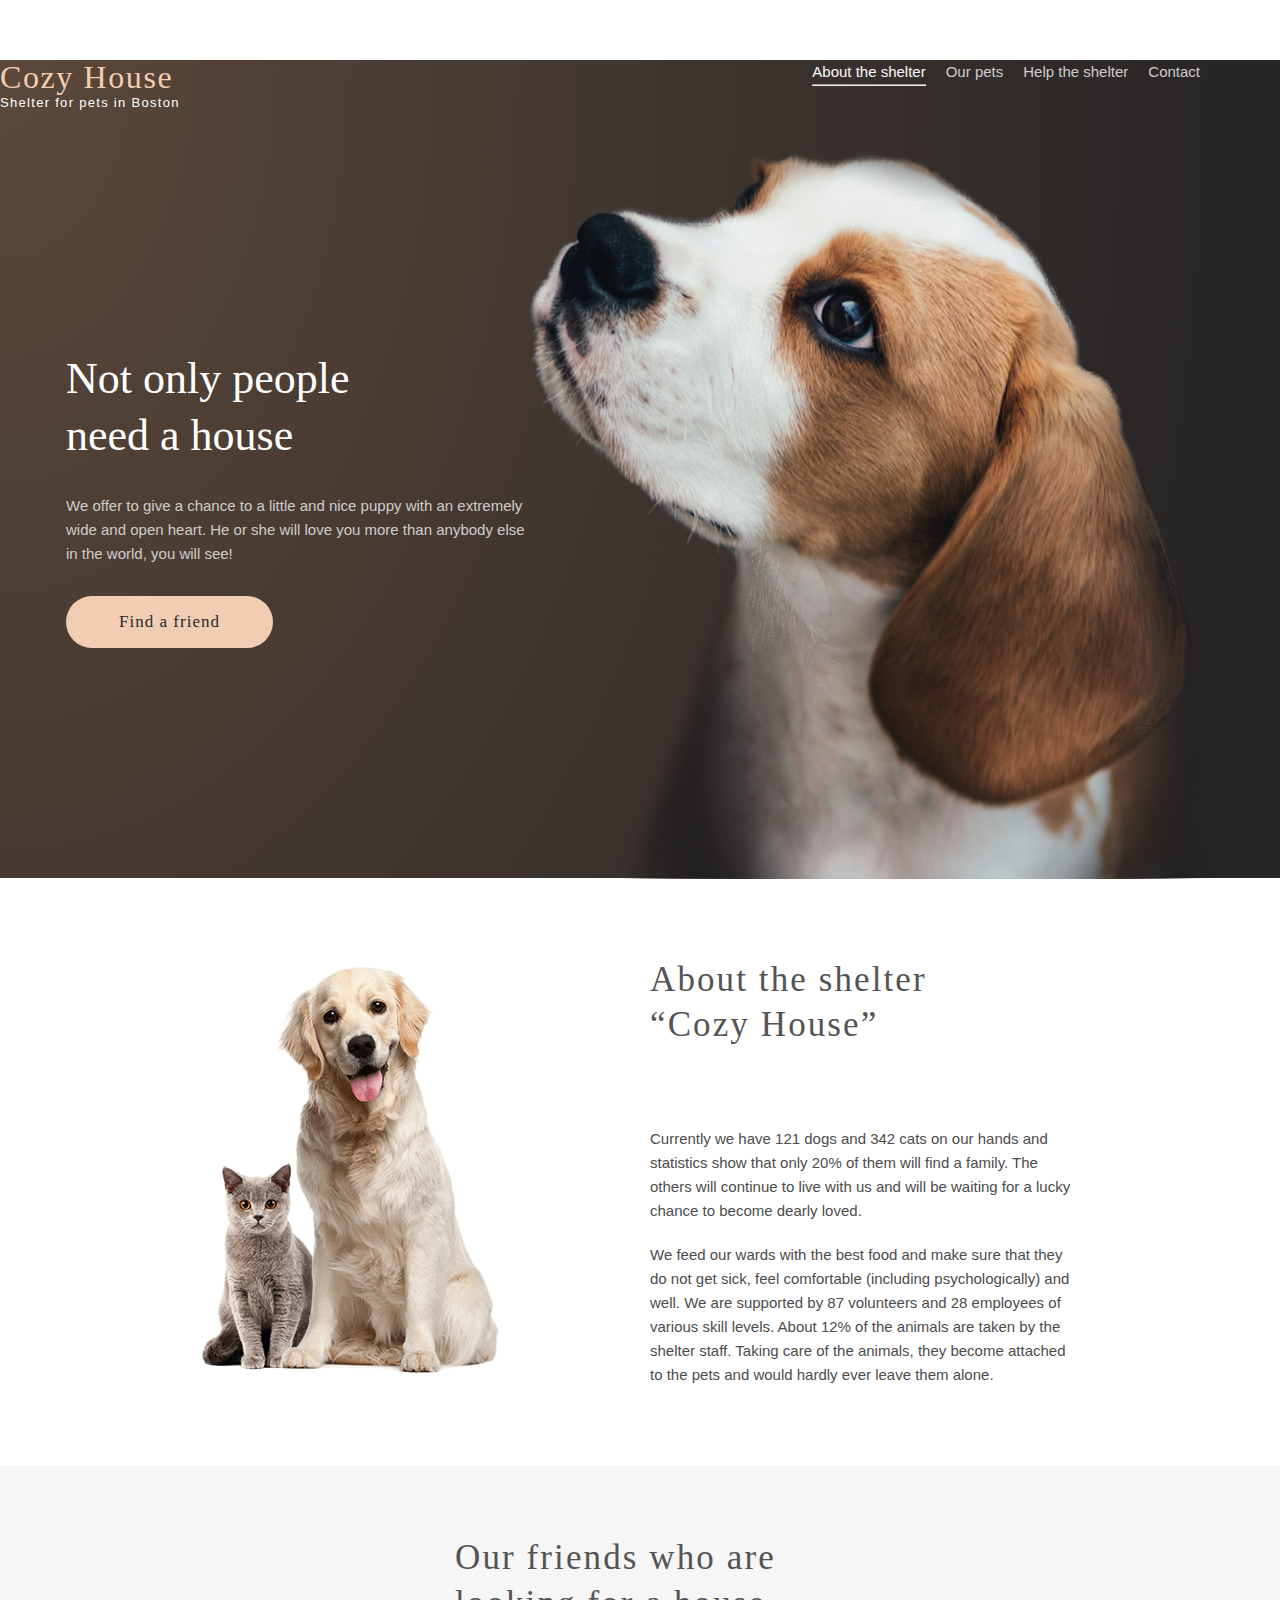
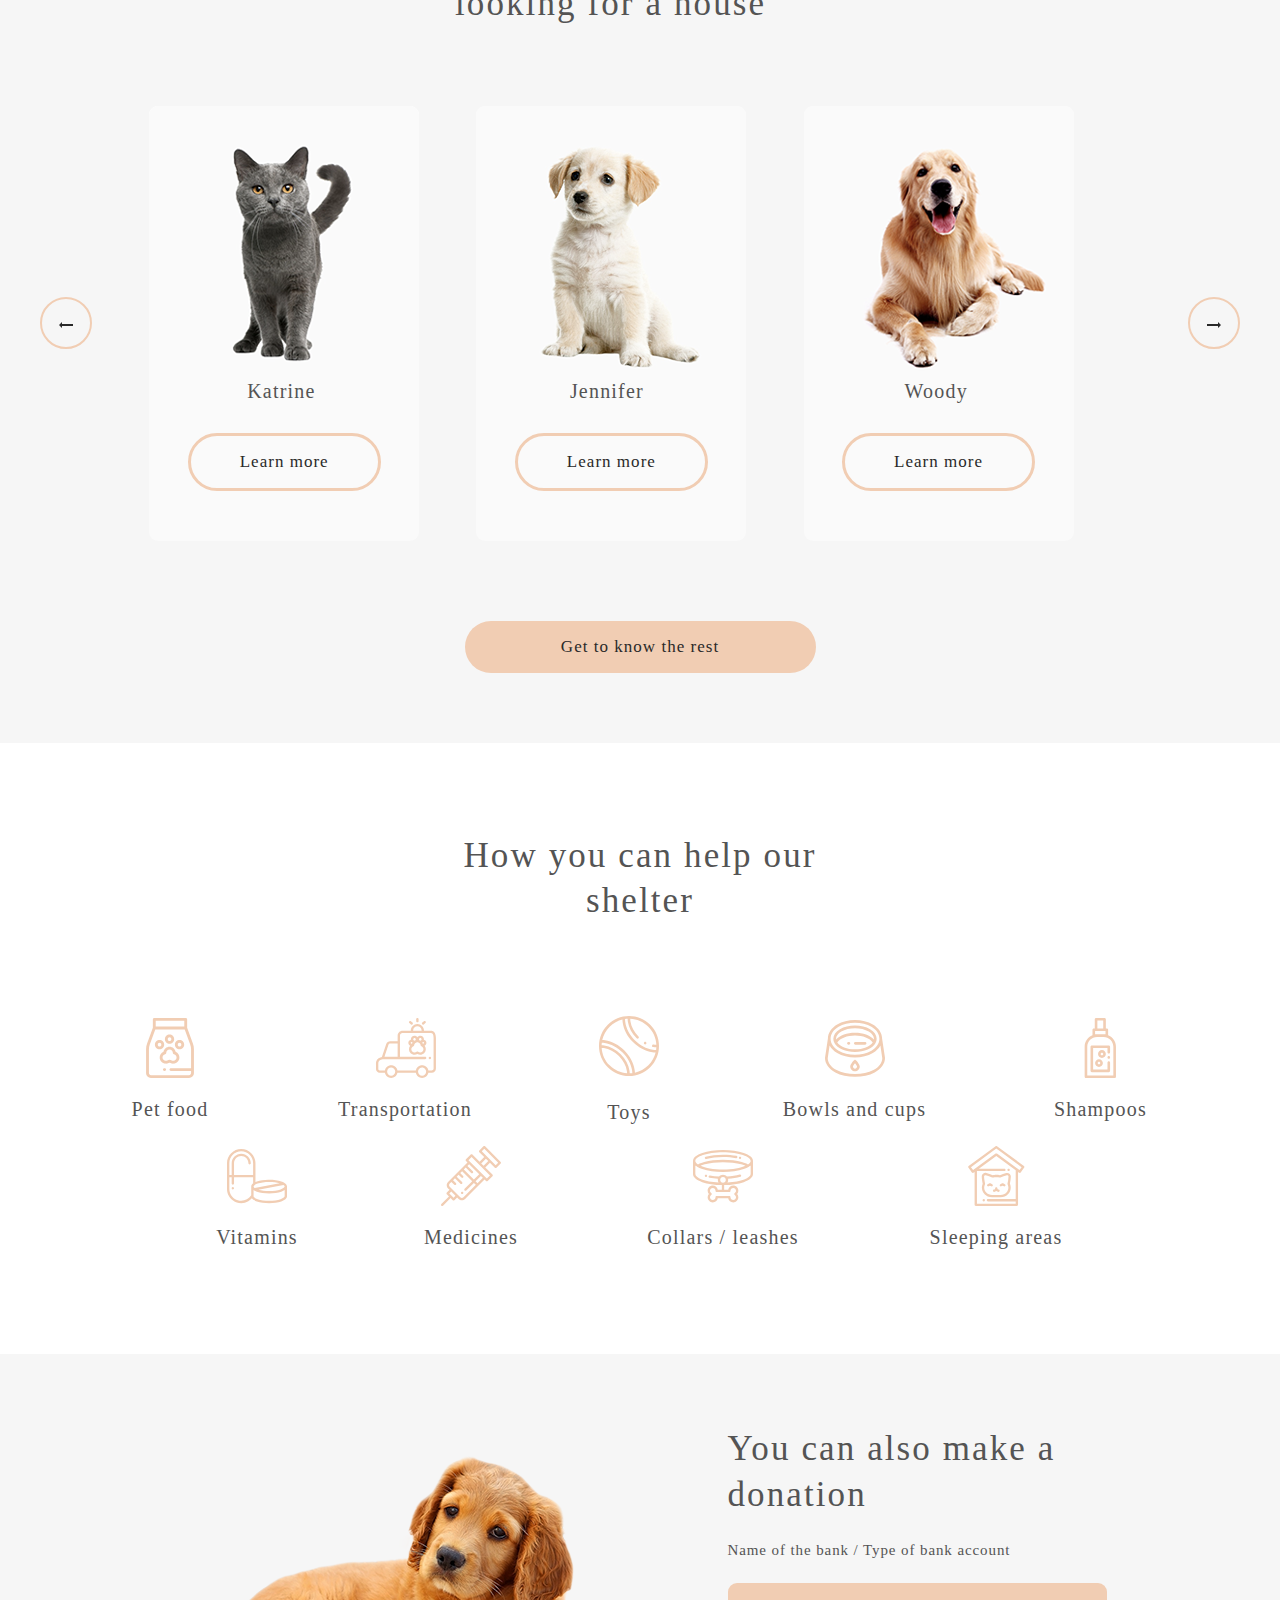
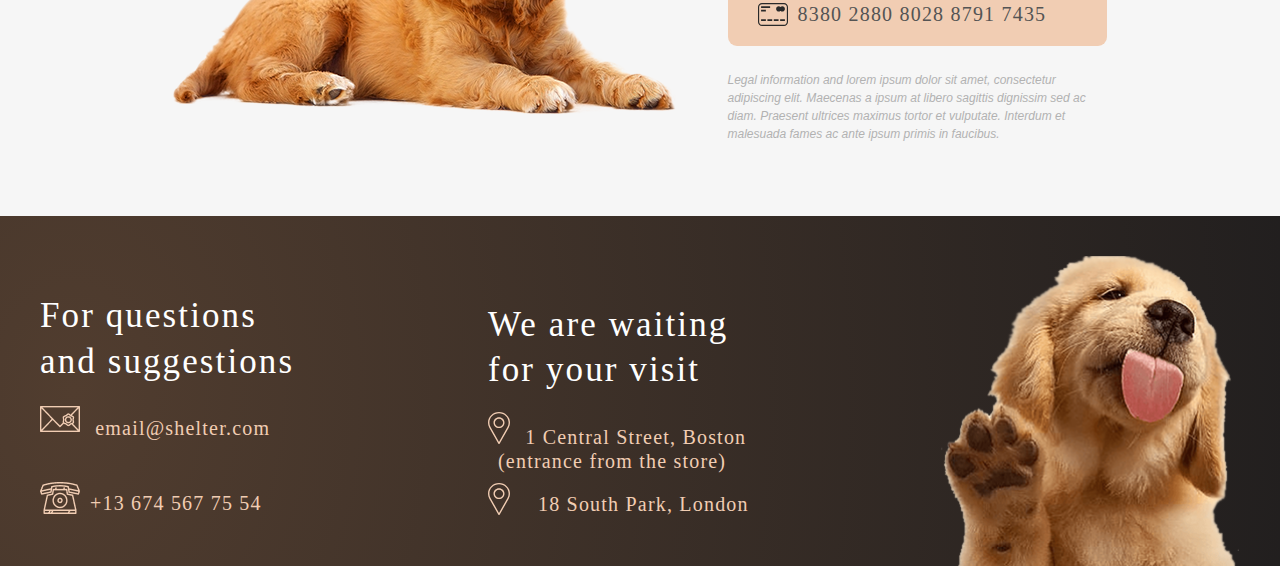
==== commit 4fce54cd: "feat: make tag name changes" ====
--- a/pages/main/index.html
+++ b/pages/main/index.html
@@ -10,10 +10,10 @@
 </head>
 
 <body>
-    <div calss="main">
+    <div calss="mainDiv">
         <div class="container">
             <heder>
-                <div class="heder">
+                <div class="HeadDiv">
                     <div class="headerContainer">
                         <div class="logo"><a href="index.html" style="text-decoration:none">
                                 <h1>Cozy House</h1>
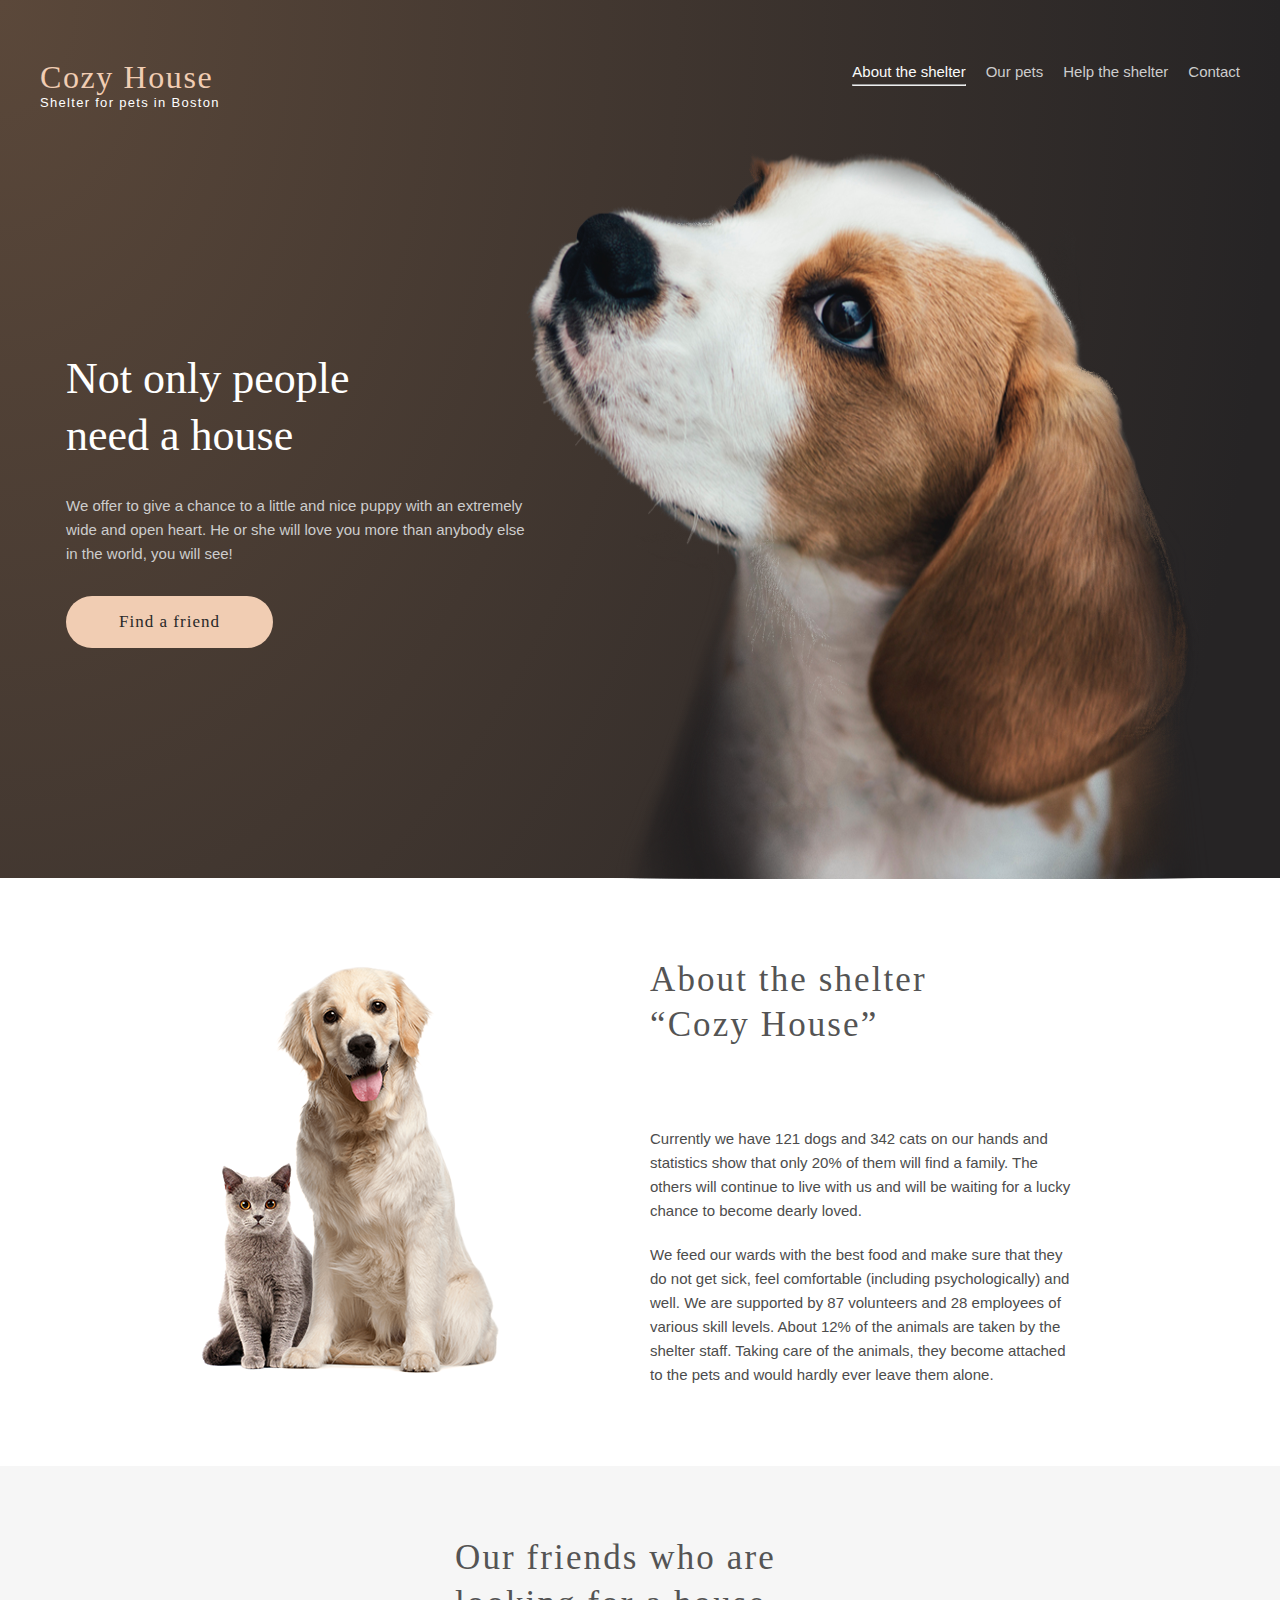
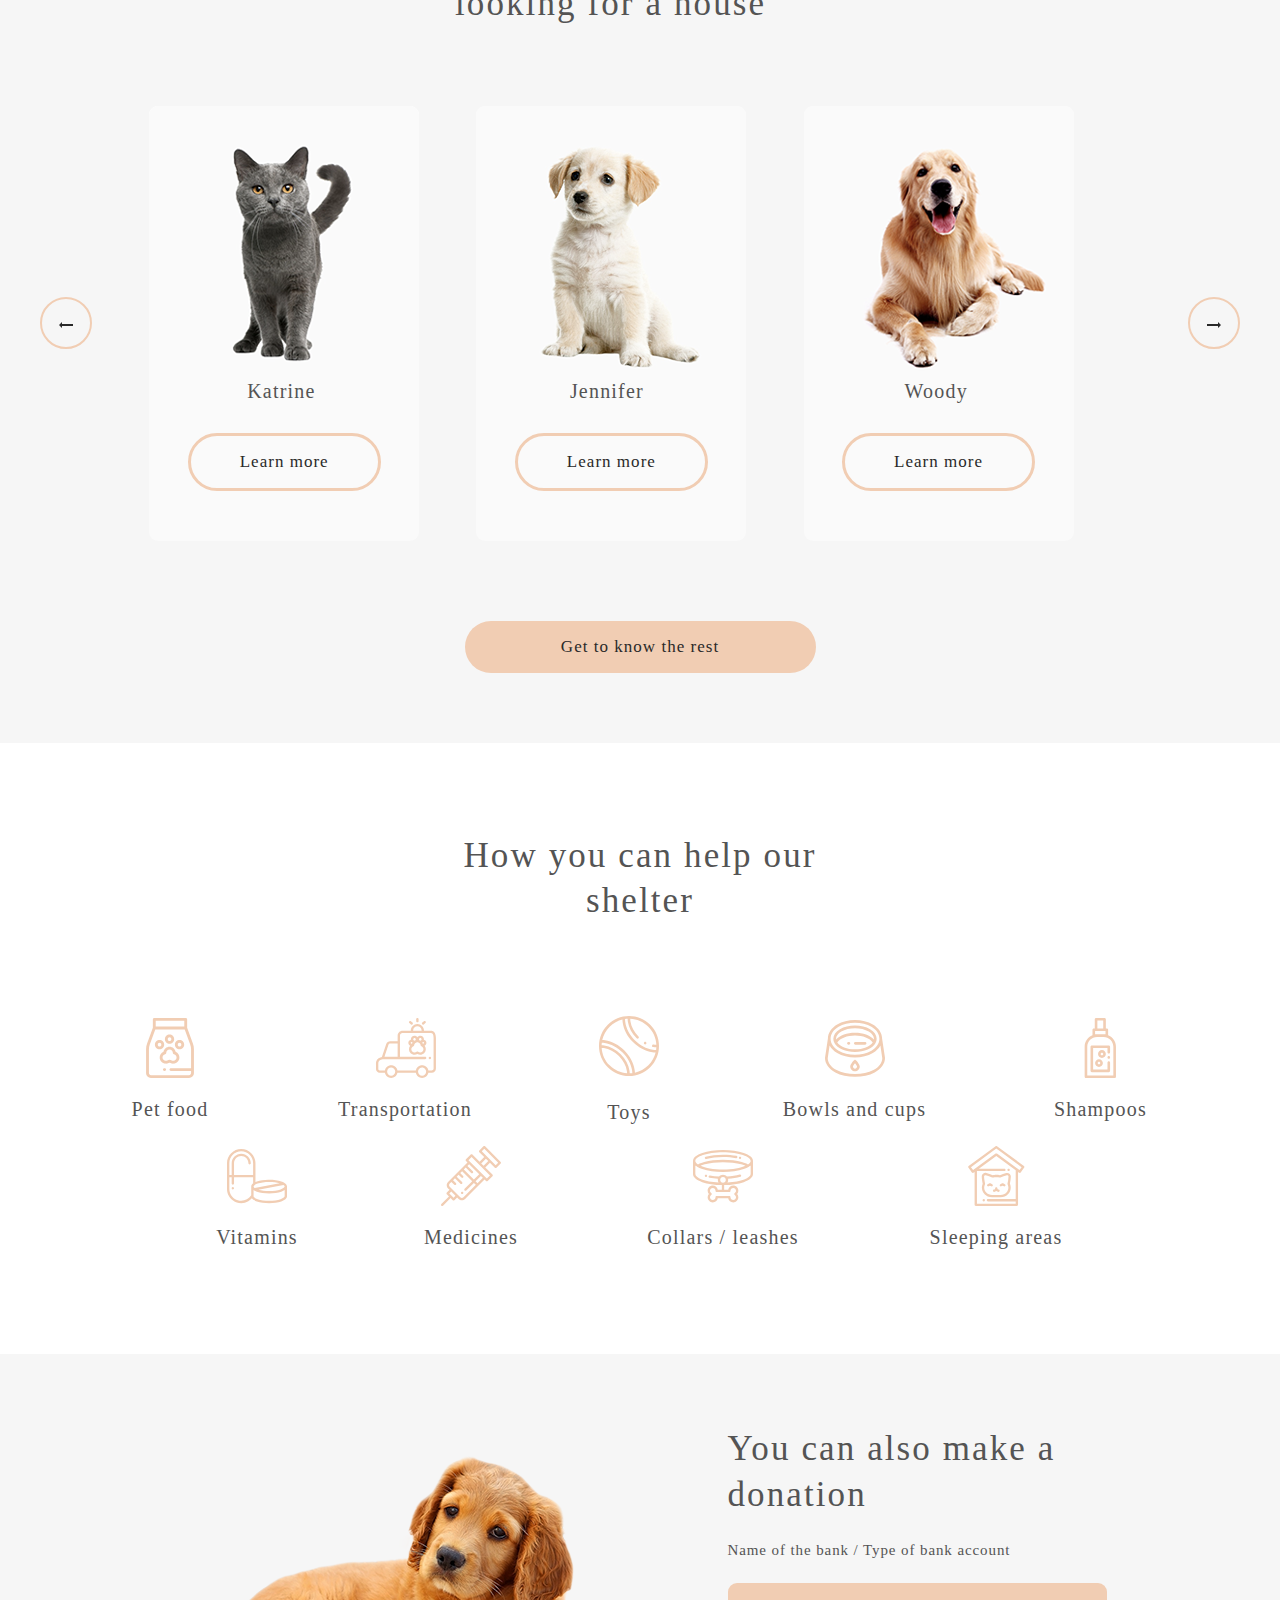
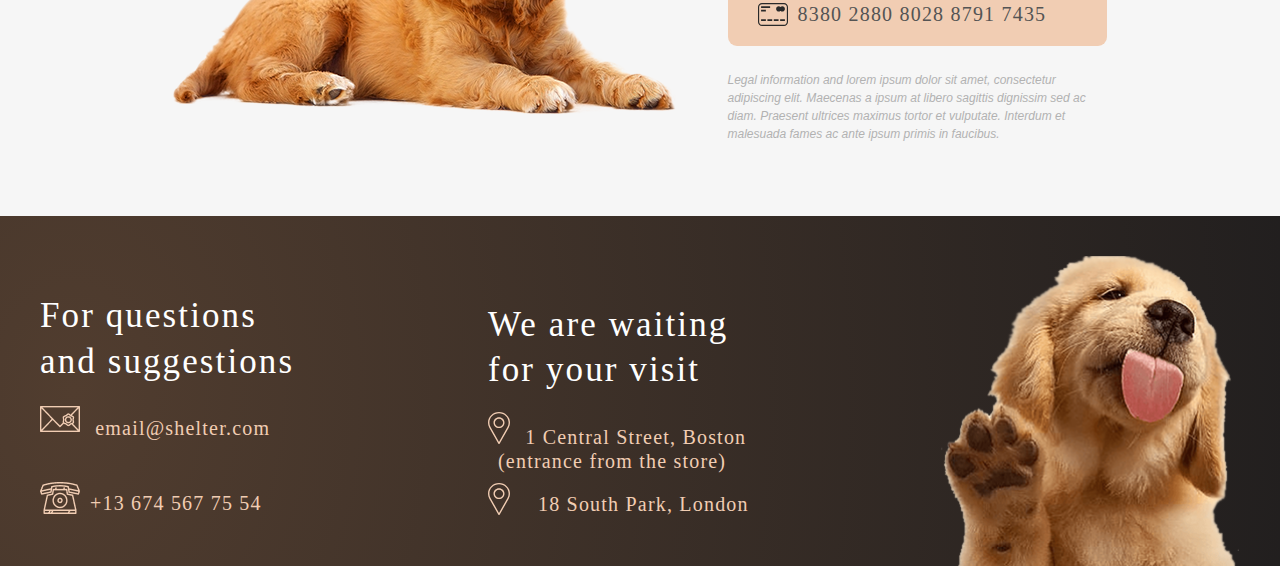
==== commit b625f3d2: "Update index.html" ====
--- a/pages/main/index.html
+++ b/pages/main/index.html
@@ -15,7 +15,7 @@
             <heder>
                 <div class="HeadDiv">
                     <div class="headerContainer">
-                        <div class="logo"><a href="index.html" style="text-decoration:none">
+                        <div class="logoCozy"><a href="index.html" style="text-decoration:none">
                                 <h1>Cozy House</h1>
                                 <sub> Shelter for pets in Boston</sub>
                             </a>
--- a/pages/main/style.css
+++ b/pages/main/style.css
@@ -4,7 +4,7 @@
 
 }
 
-.main {
+.mainDiv {
     display: flex;
     justify-content: center;
     align-items: center;
@@ -27,7 +27,7 @@
     /*z-index: 1;*/
 }
 
-.heder {
+.HeadDiv {
     display: flex;
     justify-content: center;
 }
@@ -258,6 +258,10 @@
     align-items: center;
 }
 
+.button:hover {
+    background: blanchedalmond;
+}
+
 span {
     position: static;
     left: 21.74%;
@@ -566,6 +570,10 @@
     border-radius: 100px;
 }
 
+.buttonPrimary:hover {
+    background: blanchedalmond;
+}
+
 .helpBlock {
     display: flex;
     justify-content: center;
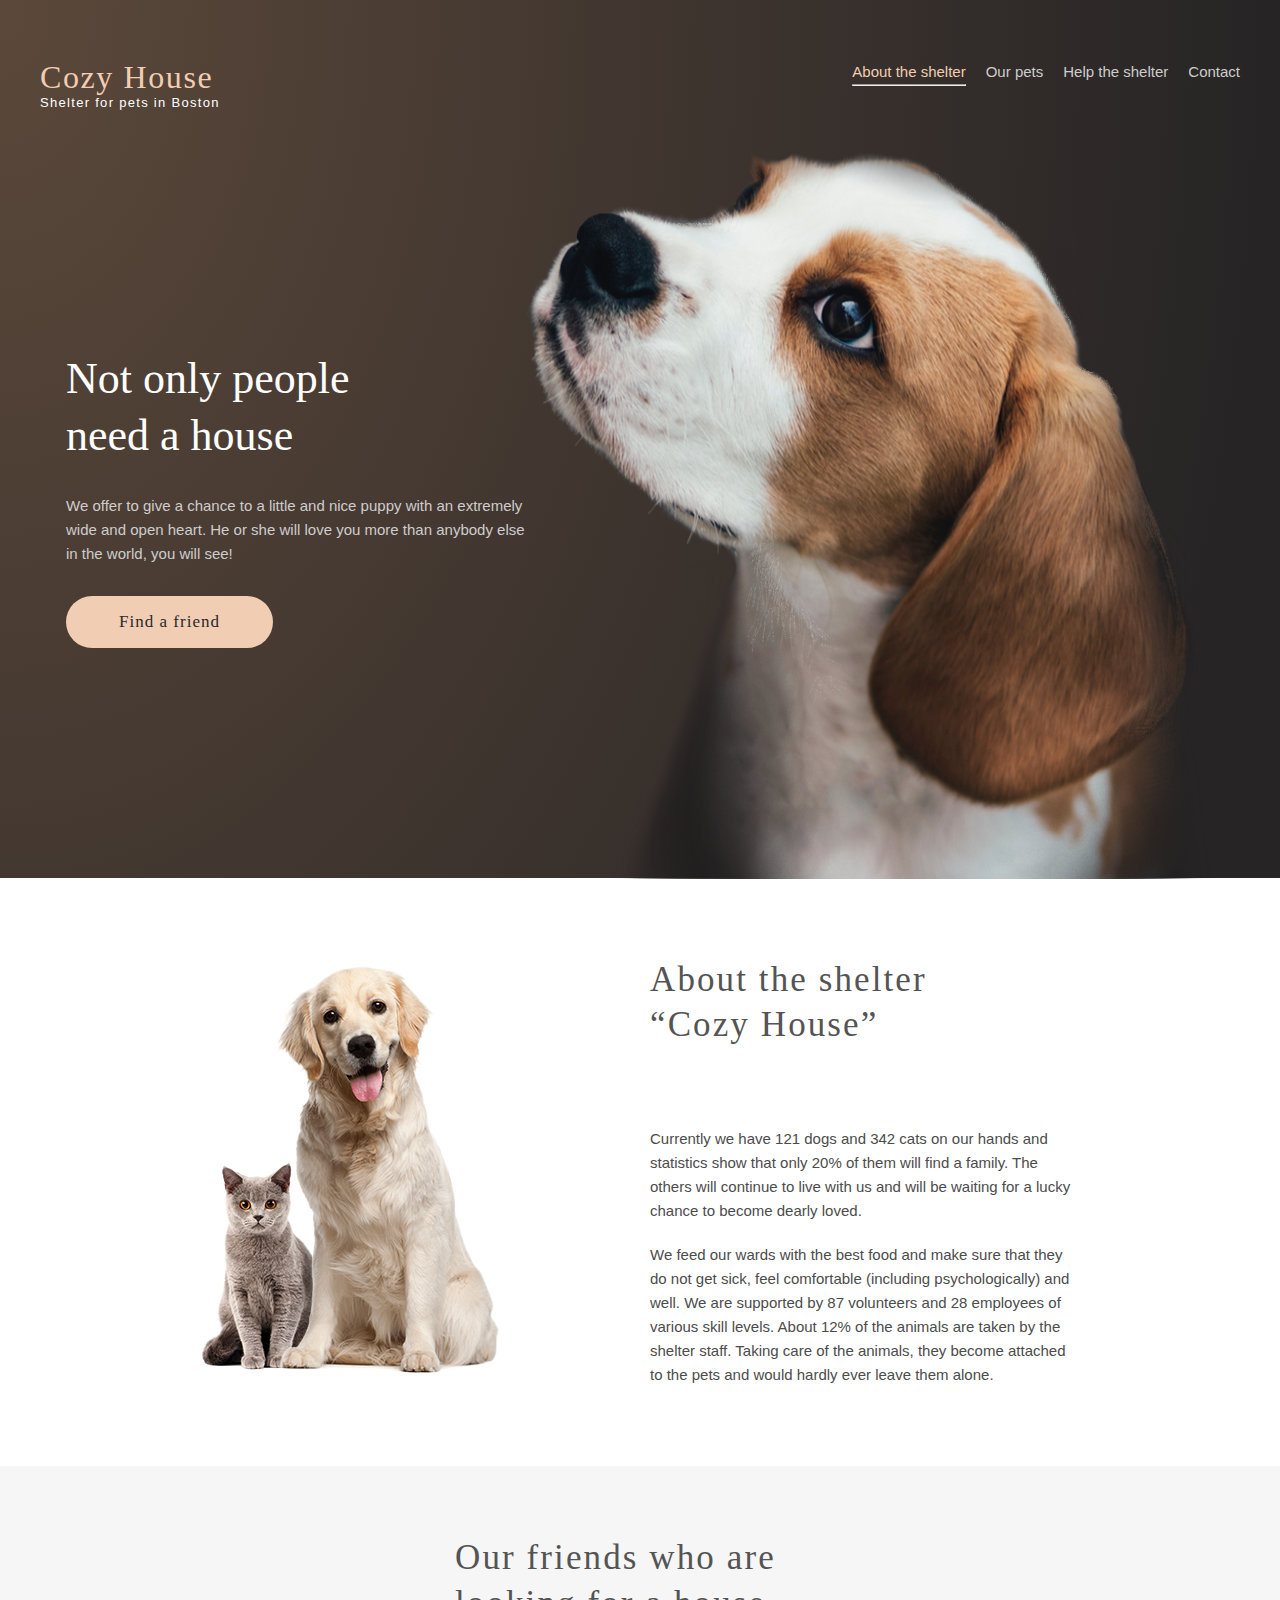
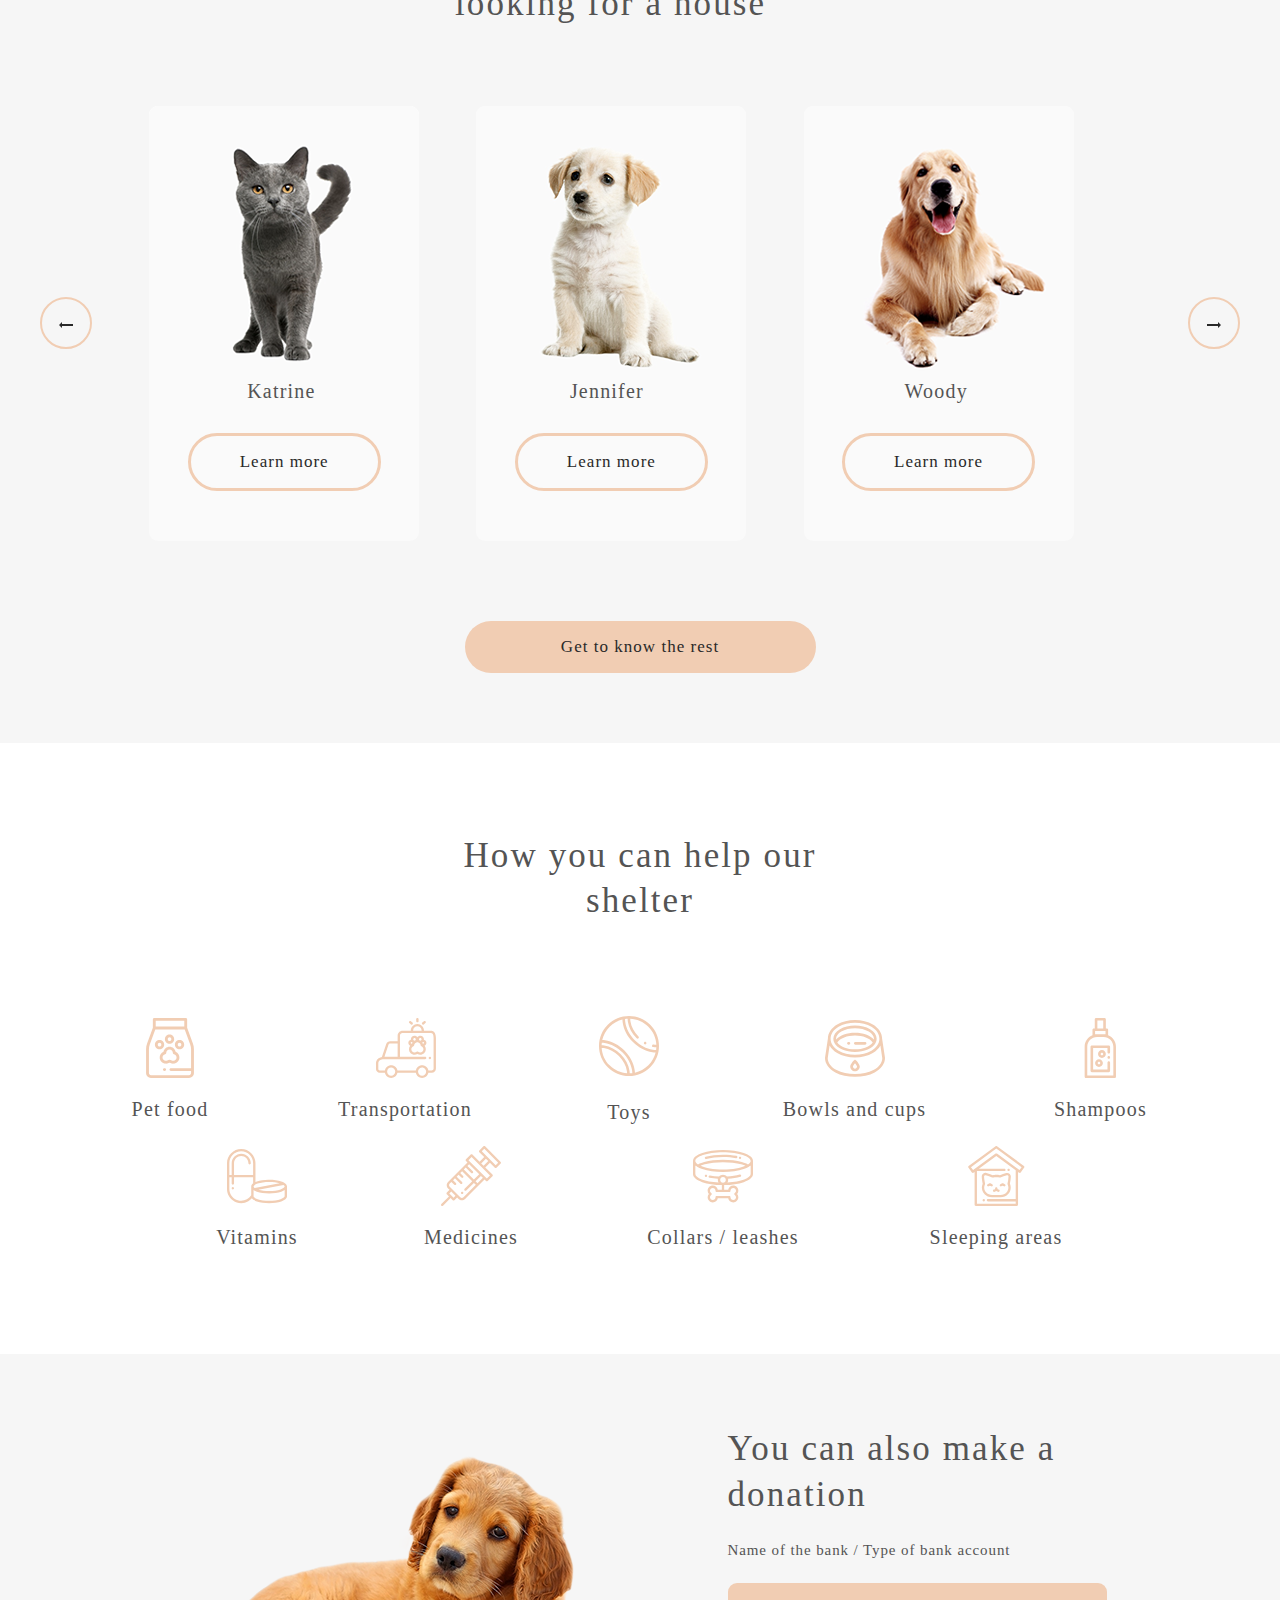
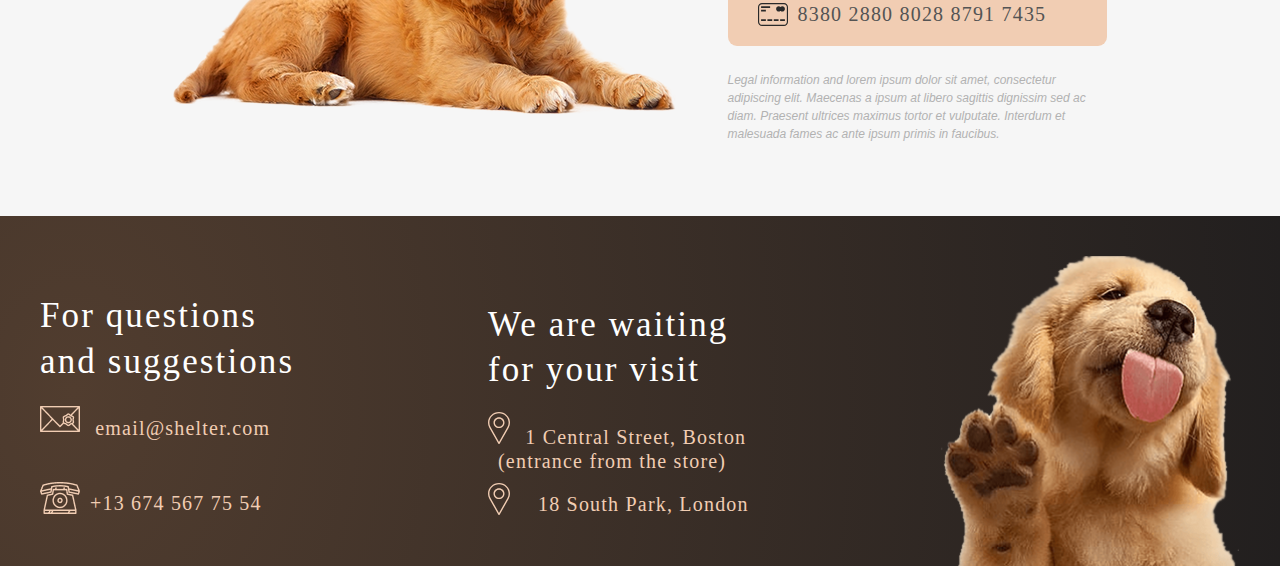
==== commit 10f8ee19: "feat: edit location" ====
--- a/pages/main/index.html
+++ b/pages/main/index.html
@@ -270,24 +270,26 @@
                             <div class="SpaceDiv"> </div>
                             <div class="footLocation">
                                 <span class="fh3">We are waiting for your visit</span>
-                                <div calss="Adress1">
-                                    <span class="Location1"><a
-                                            href="https://www.google.com/maps/search/1+Central+Street,+Boston/@42.3079175,-71.0994218,14z/data=!3m1!4b1"
-                                            style="text-decoration: none; color: #F1CDB3" target="_blank"><img
-                                                src="../../assets/images/icon-marker1.svg" alt="location's icon" />
-                                        </a></span>
-
-                                    <span class="AdressL">1 Central Street, Boston</span>
-                                    <span class="AdressL"> (entrance
-                                        from the store) </span>
-                                </div>
-                                <div class="adress2">
-                                    <span class="location2">
-                                        <a href="https://www.google.com/maps/place/South+Park+Court,+18+S+Park+Rd,+London+SW19+8TD,+UK/@51.4202685,-0.2023686,17z/data=!3m1!4b1!4m5!3m4!1s0x487608baa7401b31:0x18e66d9fcd2f7d77!8m2!3d51.4202685!4d-0.2001799"
-                                            style="text-decoration: none; color: #F1CDB3" target="_blank"><img
-                                                src="../../assets/images/icon-marker.svg" /> </a></span>
-                                    <span class="Adressl2">18 South Park, London </span>
-                                </div>
+                                <a href="https://www.google.com/maps/search/1+Central+Street,+Boston/@42.3079175,-71.0994218,14z/data=!3m1!4b1"
+                                    style="text-decoration: none; color: #F1CDB3" target="_blank">
+                                    <div calss="Adress1">
+                                        <span class="Location1"><img src="../../assets/images/icon-marker1.svg"
+                                                alt="location's icon" />
+                                        </span>
+
+                                        <span class="AdressL">1 Central Street, Boston</span>
+                                        <span class="AdressL"> (entrance
+                                            from the store) </span>
+                                    </div>
+                                </a>
+                                <a href="https://www.google.com/maps/place/South+Park+Court,+18+S+Park+Rd,+London+SW19+8TD,+UK/@51.4202685,-0.2023686,17z/data=!3m1!4b1!4m5!3m4!1s0x487608baa7401b31:0x18e66d9fcd2f7d77!8m2!3d51.4202685!4d-0.2001799"
+                                    style="text-decoration: none; color: #F1CDB3" target="_blank">
+                                    <div class="adress2">
+                                        <span class="location2">
+                                            <img src="../../assets/images/icon-marker.svg" /> </span>
+                                        <span class="Adressl2">18 South Park, London </span>
+                                    </div>
+                                </a>
                             </div>
                         </div>
                         <div class="footPuppy"><img src="../../assets/images/footer-puppy.svg" alt="puppy's photo" />
--- a/pages/main/style.css
+++ b/pages/main/style.css
@@ -122,7 +122,7 @@
     flex-grow: 0;
     margin: 10px 0px;
     text-decoration: none;
-    color: #FAFAFA;
+    color: #F1CDB3;
     border-bottom: #F1CDB3;
 }
 
@@ -259,7 +259,7 @@
 }
 
 .button:hover {
-    background: blanchedalmond;
+    box-shadow: 1px 1px 1px 1px #F1CDB3;
 }
 
 span {
@@ -445,6 +445,10 @@
     margin: 0px 0px;
 }
 
+img {
+    border-style: none;
+}
+
 .card {
     width: 270px;
     height: 435px;
@@ -457,6 +461,7 @@
     align-items: center;
 
 }
+
 
 .pat {
     left: 0%;
@@ -541,19 +546,10 @@
 }
 
 .card:hover {
-    width: 270px;
-    height: 435px;
-    left: 105px;
-    top: 0px;
-    border-radius: 9px;
-    display: flex;
-    flex-direction: column;
-    align-items: center;
-    background: cadetblue;
-
-}
-
-.buttonSecondary:hover {
+    box-shadow: 2px 2px 2px 2px #b2b2b2;
+}
+
+.card:hover .buttonSecondary {
     background-color: #F1CDB3;
 }
 
@@ -571,7 +567,7 @@
 }
 
 .buttonPrimary:hover {
-    background: blanchedalmond;
+    box-shadow: 1px 1px 1px 1px #F1CDB3;
 }
 
 .helpBlock {
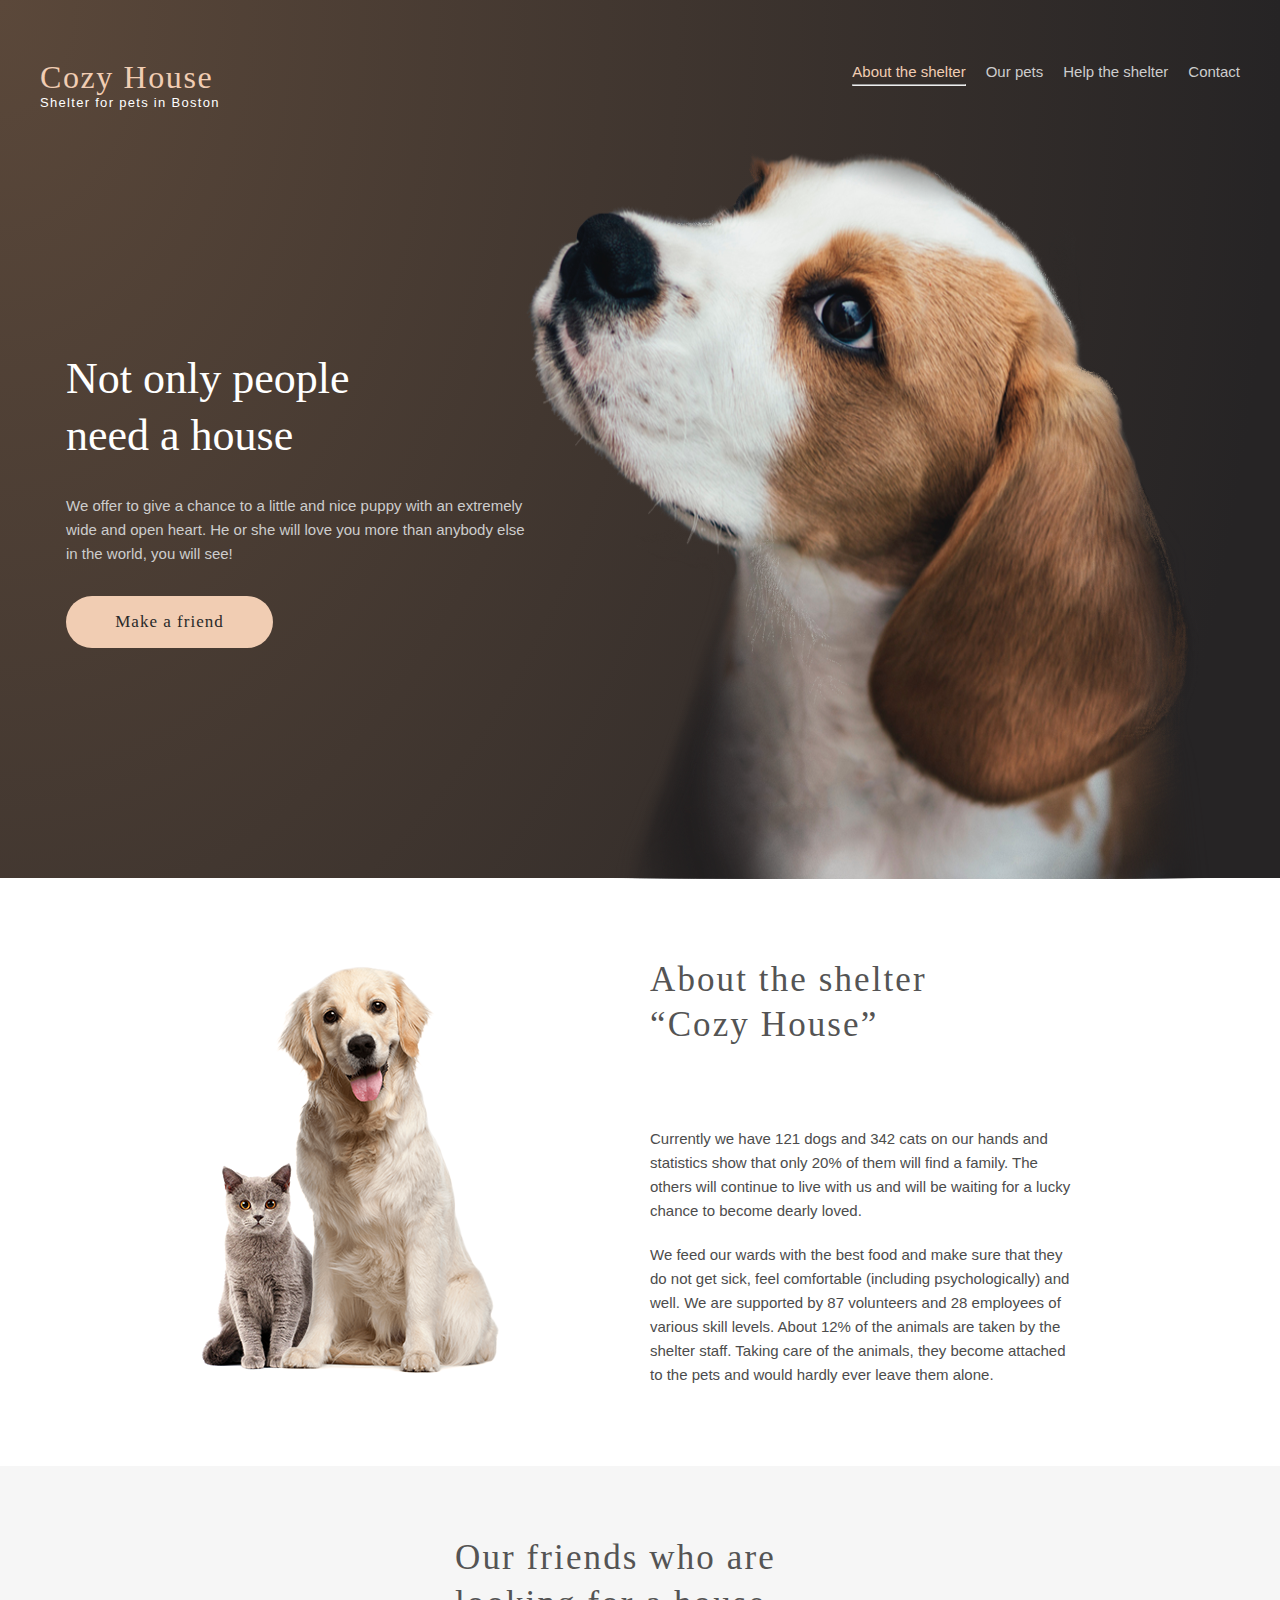
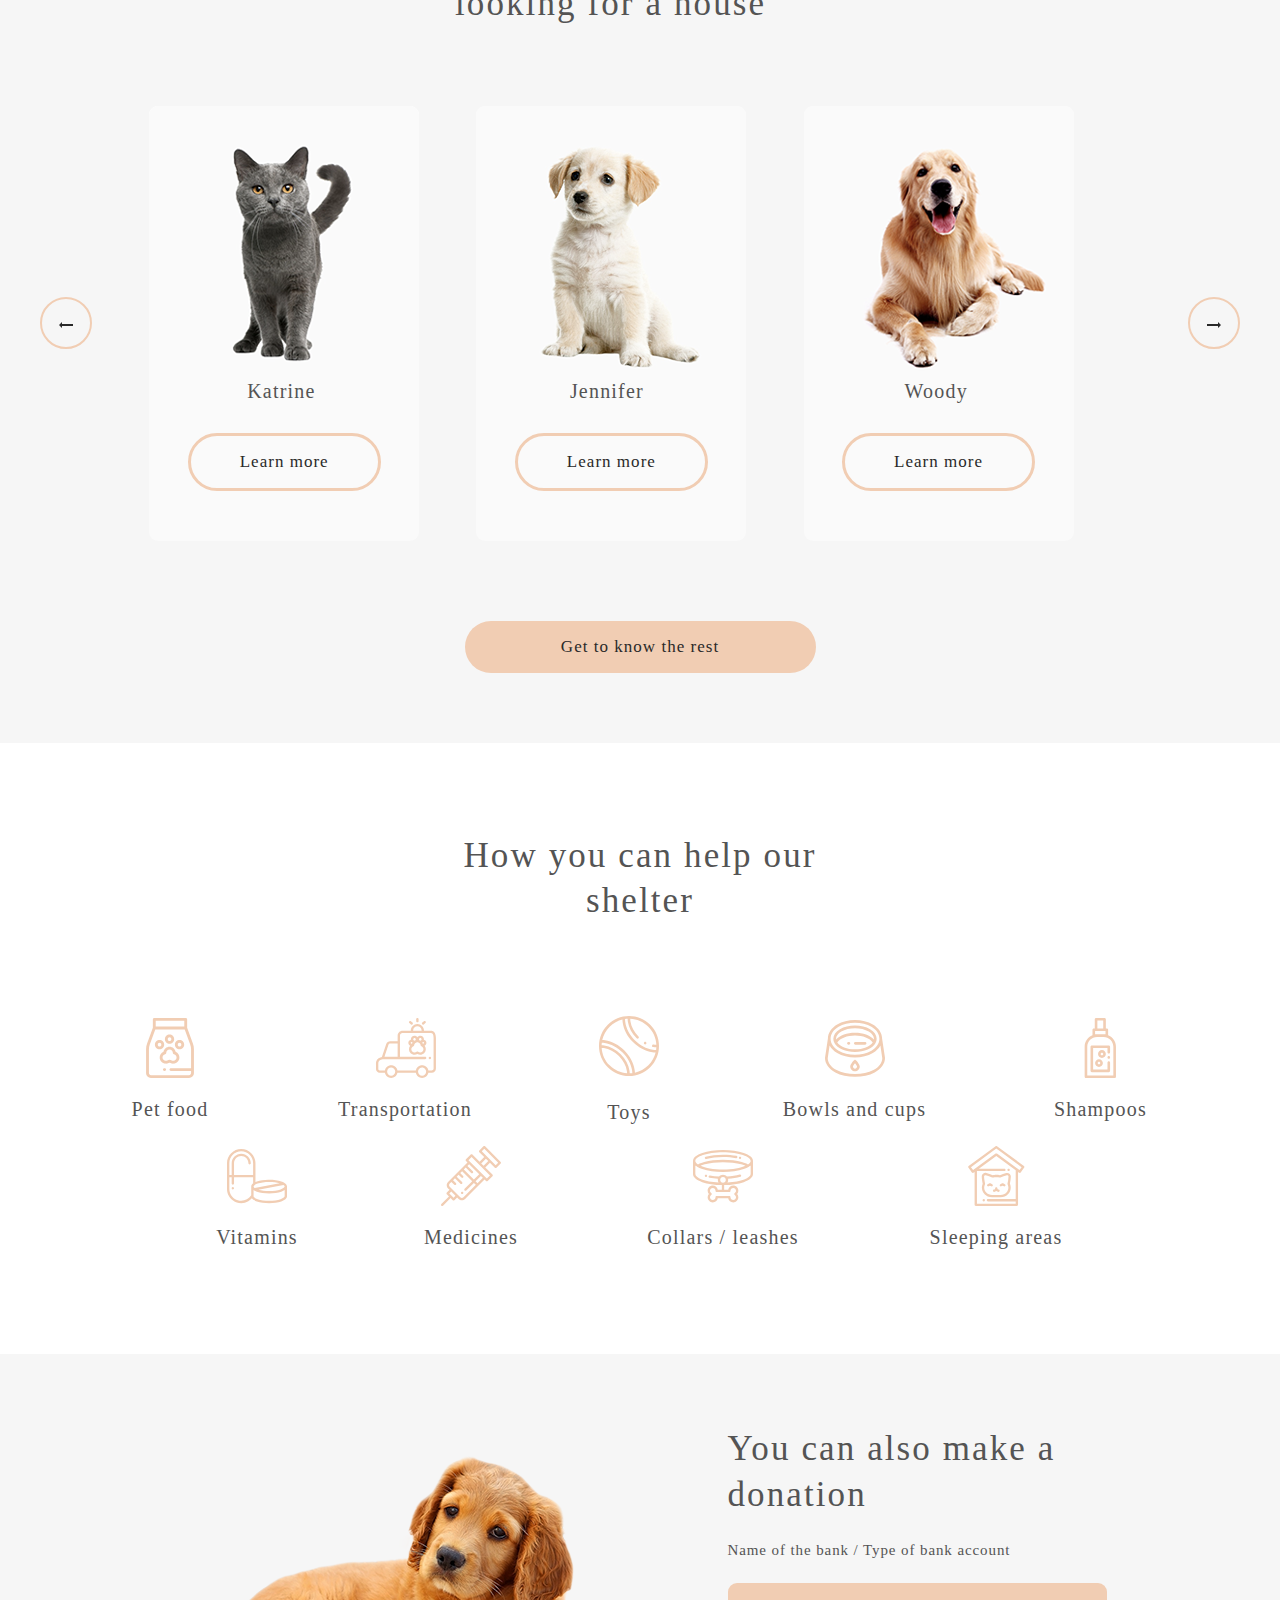
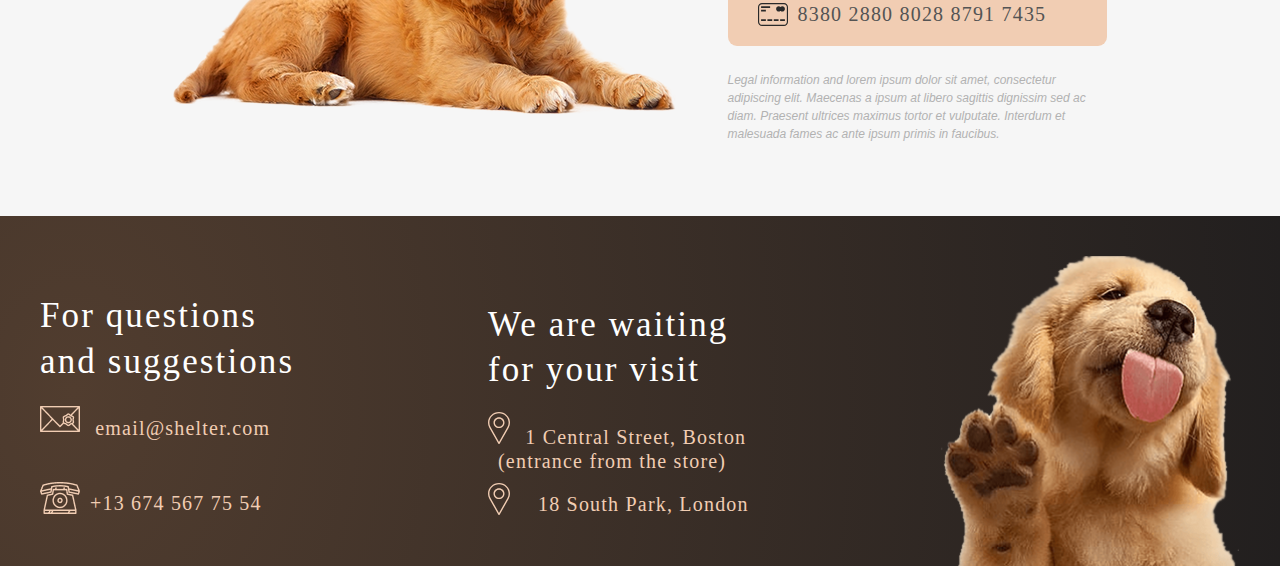
==== commit a33ff1fc: "feat: Edit button" ====
--- a/pages/main/index.html
+++ b/pages/main/index.html
@@ -40,7 +40,7 @@
                         <p class="cont">We offer to give a chance to a little and nice puppy with an extremely wide and
                             open heart.
                             He or she will love you more than anybody else in the world, you will see!</p>
-                        <div class="button"><a href="#ourFriend" style="text-decoration: none;"><span> Find a
+                        <div class="button"><a href="#ourFriend" style="text-decoration: none;"><span> Make a
                                     friend</span></a></div>
                     </div>
                     <div class="puppy">
--- a/pages/main/style.css
+++ b/pages/main/style.css
@@ -259,7 +259,8 @@
 }
 
 .button:hover {
-    box-shadow: 1px 1px 1px 1px #F1CDB3;
+    /*box-shadow: 1px 1px 1px 1px #fddcc4;*/
+    background-color: #fddcc4;
 }
 
 span {
@@ -433,6 +434,10 @@
     border-radius: 100px;
 }
 
+.buttonArrow:hover {
+    background-color: #fddcc4;
+}
+
 .Arrow {
     position: static;
     left: 36.54%;
@@ -546,7 +551,7 @@
 }
 
 .card:hover {
-    box-shadow: 2px 2px 2px 2px #b2b2b2;
+    box-shadow: 0px 2px 35px 14px rgba(13, 13, 13, 0.04);
 }
 
 .card:hover .buttonSecondary {
@@ -567,7 +572,8 @@
 }
 
 .buttonPrimary:hover {
-    box-shadow: 1px 1px 1px 1px #F1CDB3;
+    /*box-shadow: 1px 1px 1px 1px #F1CDB3;*/
+    background-color: #fddcc4;
 }
 
 .helpBlock {
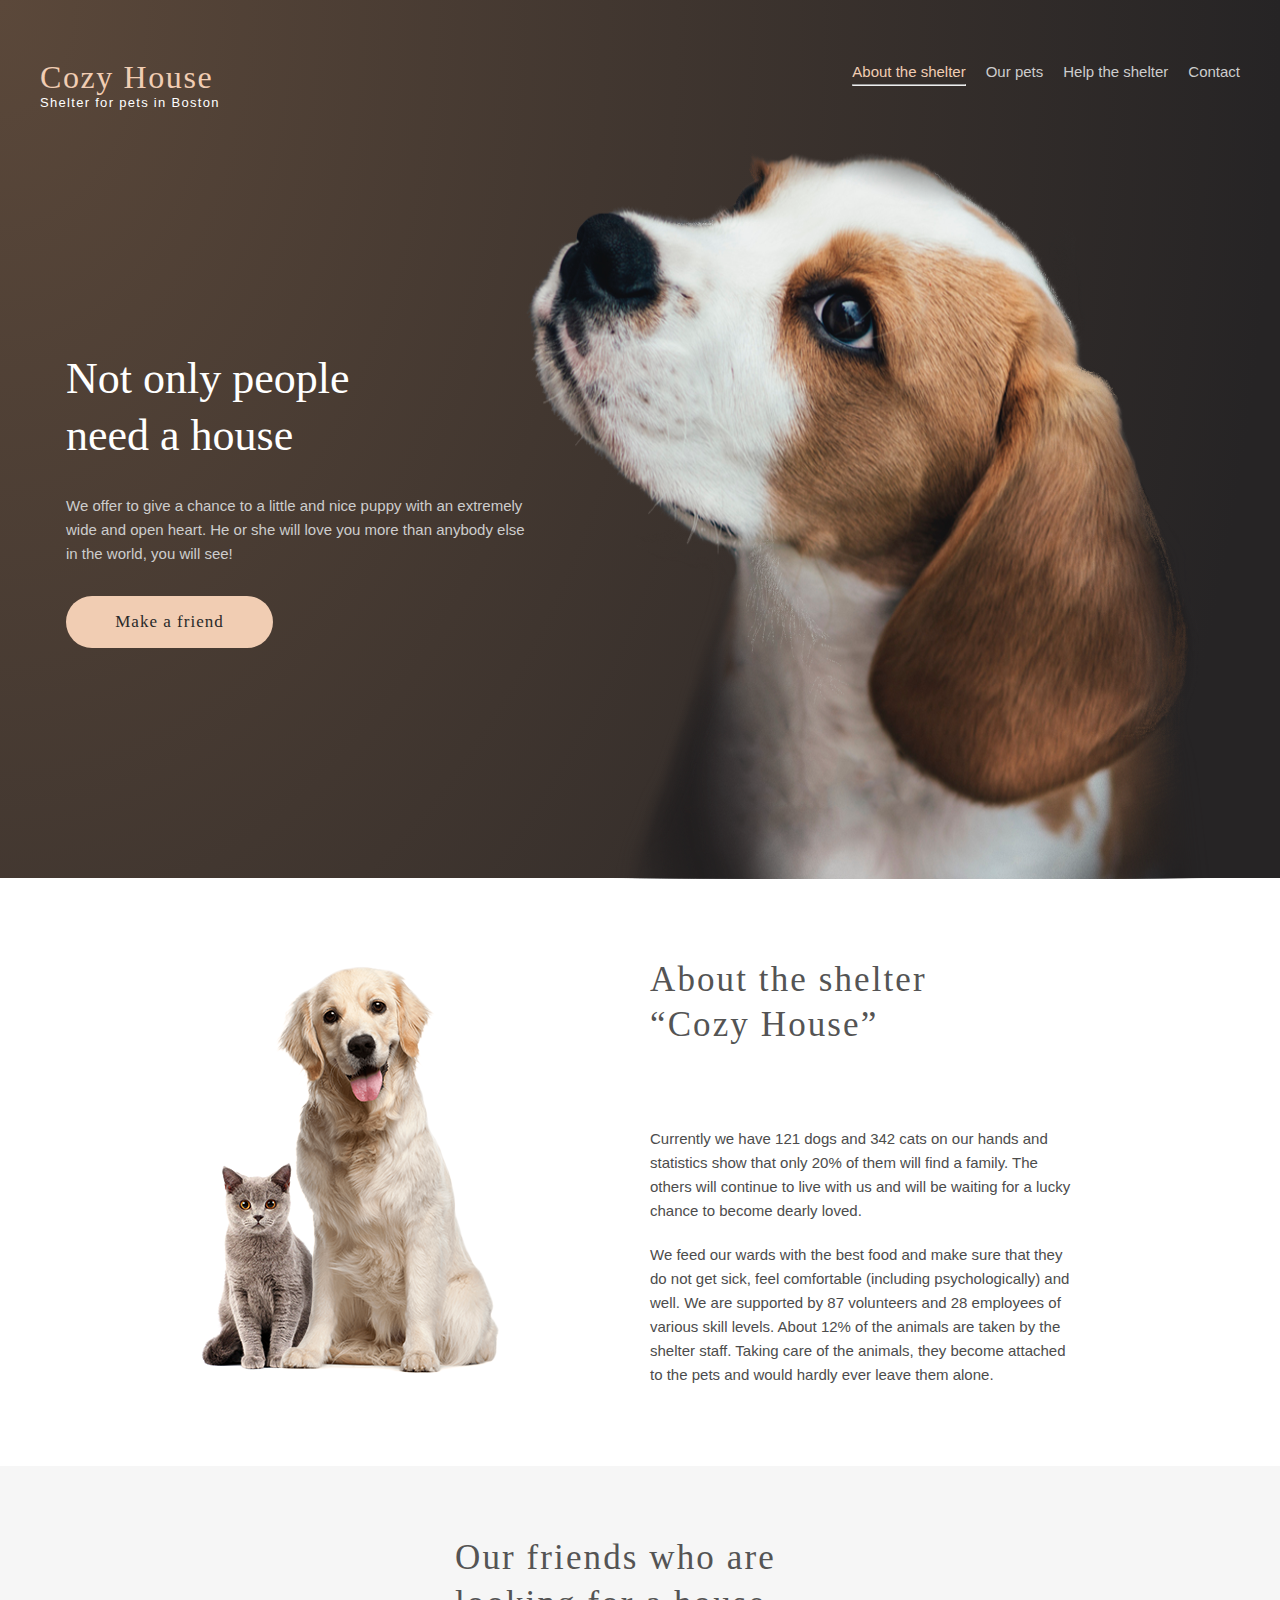
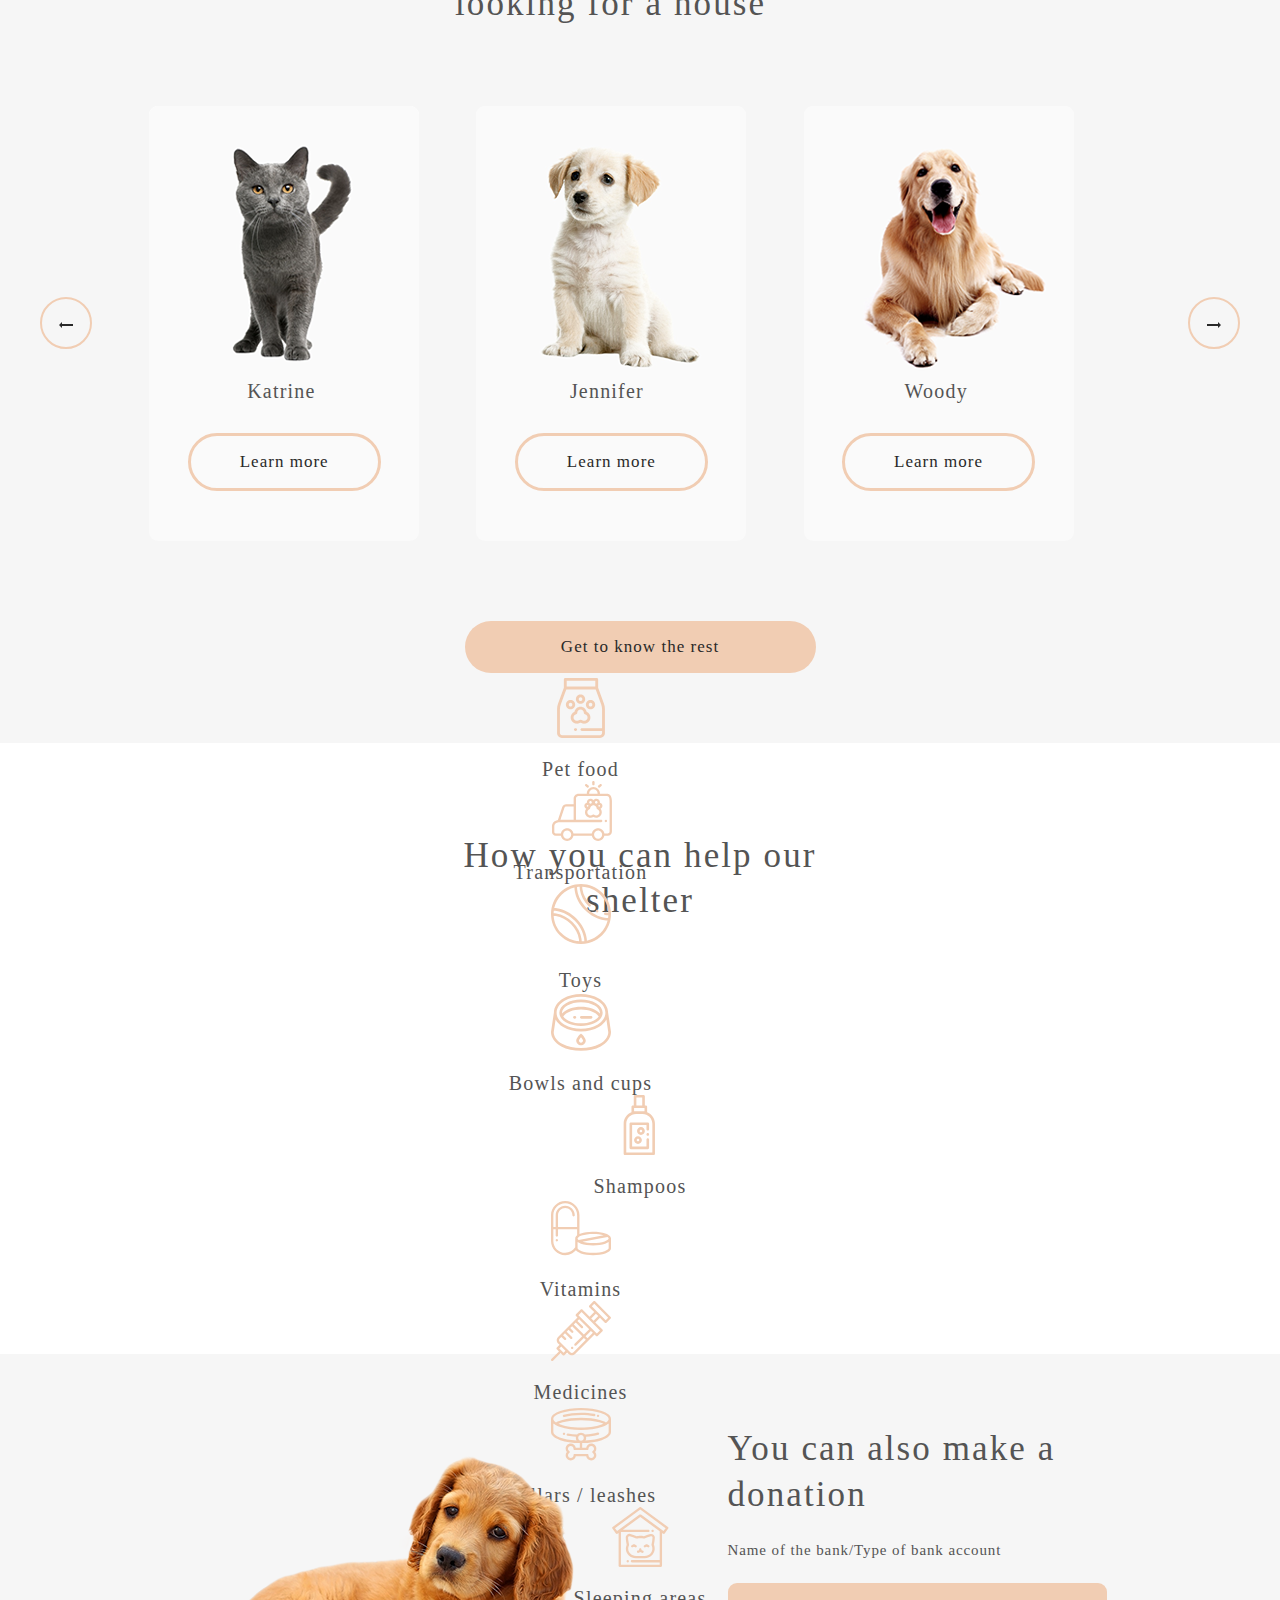
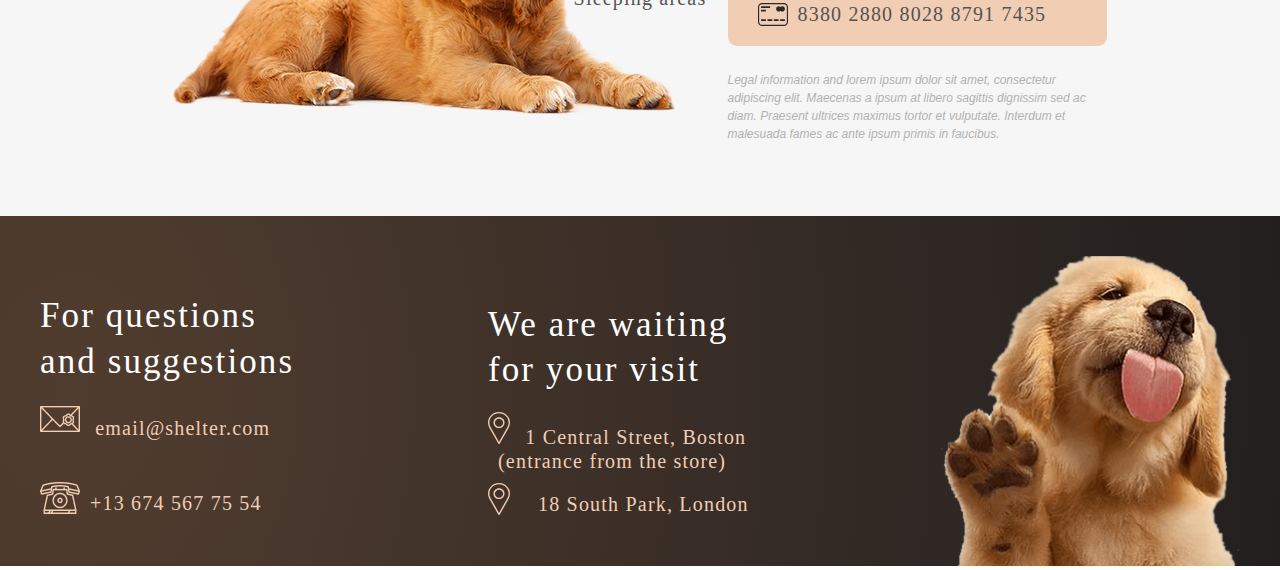
==== commit 52086220: "feat: make same changes" ====
--- a/pages/main/index.html
+++ b/pages/main/index.html
@@ -6,241 +6,261 @@
     <meta http-equiv="X-UA-Compatible" content="IE=edge">
     <meta name="viewport" content="width=device-width, initial-scale=1.0">
     <link rel="stylesheet" href="style.css">
+    <link rel="stylesheet" media="(min-width: 768px) and (max-width: 1280px)" href="responsive.css">
+    <link rel="stylesheet" media="(min-width: 320px) and (max-width: 768px)" href="responsive320.css">
     <title>Shelter</title>
 </head>
 
 <body>
     <div calss="mainDiv">
         <div class="container">
-            <heder>
-                <div class="HeadDiv">
-                    <div class="headerContainer">
-                        <div class="logoCozy"><a href="index.html" style="text-decoration:none">
-                                <h1>Cozy House</h1>
-                                <sub> Shelter for pets in Boston</sub>
-                            </a>
-                        </div>
-                        <nav>
-                            <ul>
-                                <li><a href="#about" class="about">About the shelter</a>
-                                    <hr>
-                                </li>
-                                <li><a href="../pets/index.html" class="ourPeter" target="_blank">Our pets</a></li>
-                                <li><a href="#help" class="help">Help the shelter</a></li>
-                                <li><a href="#footer" class="contact">Contact</a></li>
-                            </ul>
-                        </nav>
-                    </div>
-                </div>
-            </heder>
-            <main>
-                <div class="screenContent">
-                    <div class="conternt">
-                        <h2>Not only people need a house</h2>
-                        <p class="cont">We offer to give a chance to a little and nice puppy with an extremely wide and
-                            open heart.
-                            He or she will love you more than anybody else in the world, you will see!</p>
-                        <div class="button"><a href="#ourFriend" style="text-decoration: none;"><span> Make a
-                                    friend</span></a></div>
-                    </div>
-                    <div class="puppy">
-
-                    </div>
-                </div>
-                <div class="about2">
-                    <div class="aboutContent">
-                        <div calss="aboutPat"><img src="../../assets/images/about-pets.svg" alt="pats photo" /></div>
-                        <div class="space"></div>
-                        <div class="content2">
-                            <h3>About the shelter “Cozy House”</h3>
-                            <p class="subheading1">Currently we have 121 dogs and 342 cats on our hands and statistics
-                                show that
-                                only 20% of them will find a family. The others will continue to live with us and will
-                                be waiting for a lucky chance to become dearly loved.</p>
-                            <p class="subheading2">We feed our wards with the best food and make sure that they do not
-                                get sick, feel comfortable (including psychologically) and well. We are supported by 87
-                                volunteers and 28 employees of various skill levels. About 12% of the animals are taken
-                                by the shelter staff. Taking care of the animals, they become attached to the pets and
-                                would hardly ever leave them alone.</p>
-                        </div>
-                    </div>
-                </div>
-                <div class="pats" id="ourFriend">
-                    <div class="patsContent">
-                        <h3>Our friends who
-                            are looking for a house</h3>
-                        <div class="slider">
-                            <a href="#">
-                                <div class="buttonArrow">
-                                    <div class="Arrow"><img src="../../assets/images/Arrow.svg" /></div>
+            <div class="startScreen">
+                <heder>
+                    <div class="HeadDiv">
+                        <div class="headerContainer">
+                            <div class="logoCozy"><a href="index.html" style="text-decoration:none">
+                                    <h1>Cozy House</h1>
+                                    <sub> Shelter for pets in Boston</sub>
+                                </a>
+                            </div>
+                            <!--Burger menu for phone screen 320px-->
+                            <a href="app.js" ; class="icon" onclick="myFunction()">
+                                <div class="burgerMenu">
+                                    <div class="line1" class="bar"></div>
+                                    <div class="line2" class="bar"></div>
+                                    <div class="line3" class="bar"></div>
                                 </div>
                             </a>
-                            <div class="card">
-                                <div class="pat"><img src="../../assets/images/pets-katrine.svg"
-                                        alt="Katrine's photo" />
+                            <!--                                   -->
+                            <nav class="navbar">
+                                <ul class="nav-menu">
+                                    <li class="nav-item"><a href="#about" class="about" class="nav-link">About the
+                                            shelter</a>
+                                        <hr>
+                                    </li>
+                                    <li class="nav-item"><a href="../pets/index.html" class="ourPeter" target="_blank"
+                                            class="nav-item">Our pets</a></li>
+                                    <li class="nav-link"><a href="#help" class="help" class="nav-item">Help the
+                                            shelter</a></li>
+                                    <li class="nav-link"><a href="#footer" class="contact" class="nav-item">Contact</a>
+                                    </li>
+                                </ul>
+                            </nav>
+                        </div>
+                    </div>
+                </heder>
+                <main>
+                    <div class="screenContent" id="screenContent">
+                        <div class="conternt">
+                            <h2>Not only people need a house</h2>
+                            <p class="cont">We offer to give a chance to a little and nice puppy with an extremely wide
+                                and
+                                open heart.
+                                He or she will love you more than anybody else in the world, you will see!</p>
+                            <div class="button"><a href="#ourFriend" style="text-decoration: none;"><span> Make a
+                                        friend</span></a></div>
+                        </div>
+                        <div class="spaceMone"></div>
+                        <div class="puppy">
+
+                        </div>
+                    </div>
+            </div>
+            <div class="about2">
+                <div class="aboutContent">
+                    <div calss="aboutPat"><img src="../../assets/images/about-pets.svg" alt="pats photo" /></div>
+                    <div class="space"></div>
+                    <div class="content2">
+                        <h3>About the shelter “Cozy House”</h3>
+                        <p class="subheading1">Currently we have 121 dogs and 342 cats on our hands and statistics
+                            show that
+                            only 20% of them will find a family. The others will continue to live with us and will
+                            be waiting for a lucky chance to become dearly loved.</p>
+                        <p class="subheading2">We feed our wards with the best food and make sure that they do not
+                            get sick, feel comfortable (including psychologically) and well. We are supported by 87
+                            volunteers and 28 employees of various skill levels. About 12% of the animals are taken
+                            by the shelter staff. Taking care of the animals, they become attached to the pets and
+                            would hardly ever leave them alone.</p>
+                    </div>
+                </div>
+            </div>
+            <div class="pats" id="ourFriend">
+                <div class="patsContent">
+                    <h3>Our friends who
+                        are looking for a house</h3>
+                    <div class="slider">
+                        <a href="#">
+                            <div class="buttonArrow" id="Arrow1">
+                                <div class="Arrow"><img src="../../assets/images/Arrow.svg" /></div>
+                            </div>
+                        </a>
+                        <div class="card">
+                            <div class="pat"><img src="../../assets/images/pets-katrine.svg" alt="Katrine's photo" />
+                            </div>
+                            <p class="Katrine">Katrine</p>
+                            <a href="#" style="text-decoration: none;">
+                                <div class="buttonSecondary"><span>Learn
+                                        more</span></div>
+                            </a>
+                        </div>
+                        <div class="card" id="jenifer">
+                            <div class="pat"><img src="../../assets/images/pets-jennifer.svg" alt="Jennifer's photo" />
+                            </div>
+                            <p class="jennifer">Jennifer</p>
+                            <a href="#" style="text-decoration: none;">
+                                <div class="buttonSecondary"><span>Learn
+                                        more</span></div>
+                            </a>
+                        </div>
+                        <div class="card" id="woody">
+                            <div class="pat" id="woodyPic"><img src="../../assets/images/pets-woody.svg"
+                                    alt="Woody's photo" />
+                            </div>
+                            <p class="woody">Woody</p>
+                            <a href="#" style="text-decoration: none;">
+                                <div class="buttonSecondary"><span>Learn
+                                        more</span></div>
+                        </div>
+                        <a href="#">
+                            <div class="buttonArrow" id="arrow2">
+                                <div class="Arrow"><img src="../../assets/images/Arrow2.svg" /></div>
+                            </div>
+                        </a>
+                    </div>
+                    <a href="#" style="text-decoration: none;">
+                        <div class="buttonPrimary"><a href="../pets/index.html" style="text-decoration: none;"
+                                target="_blank"><span>Get to know the rest</span></a></div>
+                    </a>
+
+                </div>
+            </div>
+            <div class="helpBlock" id="help">
+                <div class="helpContent">
+                    <h3 style="text-align: center;">How you can help
+                        our shelter</h3>
+                    <div class="list">
+                        <div class="patFood">
+                            <div class="icon1"><img src="../../assets/images/icon-pet-food.svg" alt="pat food icon" />
+                                <div class="vector"></div>
+                            </div>
+
+                            <div class="text1">
+                                <h4>Pet food</h4>
+                            </div>
+                        </div>
+                        <div class="transportation">
+                            <div class="icon2"><img src="../../assets/images/icon-transportation.svg"
+                                    alt="tanspotation's icon" />
+                                <div class="transpo"></div>
+                            </div>
+                            <div class="text2">
+                                <h4>Transportation</h4>
+                            </div>
+                        </div>
+                        <div class="toys">
+                            <div class="icon3">
+                                <img src="../../assets/images/icon-toys.svg" alt="toy's icon" />
+                                <div class="toyVec"></div>
+                            </div>
+
+                            <div class="text3">
+                                <h4>Toys</h4>
+                            </div>
+                        </div>
+
+                        <div class="bowlsAndCups">
+                            <div class="icon4">
+                                <img src="../../assets/images/icon-bowls-and-cups.svg" />
+                                <div class="CupVec"></div>
+                            </div>
+
+                            <div class="text4">
+                                <h4>Bowls and cups</h4>
+                            </div>
+                        </div>
+                        <div class="shampoos">
+                            <div class="icon5">
+                                <img src="../../assets/images/icon-shampoos.svg" alt="shampoos's icon" />
+                                <div class="shamVector"></div>
+                            </div>
+
+                            <div class="text5">
+                                <h4>Shampoos</h4>
+                            </div>
+                        </div>
+                        <div class="vitamins">
+                            <div class="icon6">
+                                <img src="../../assets/images/icon-vitamins.svg" alt="vitamin's icon" />
+                                <div class="vitVector"></div>
+                            </div>
+
+                            <div class="text6">
+                                <h4>Vitamins</h4>
+                            </div>
+                        </div>
+
+                        <div class="medicines">
+                            <div class="icon7">
+                                <img src="../../assets/images/icon-medicines.svg" alt="medicines's icon" />
+                                <div class="medVector"></div>
+                            </div>
+
+                            <div class="text7">
+                                <h4>Medicines</h4>
+                            </div>
+                        </div>
+                        <div class="collarsLashes">
+                            <div class="icon8">
+                                <img src="../../assets/images/icon-collars-leashes.svg"
+                                    alt="Collars and leashes's icon" />
+                                <div class="lashesVector"></div>
+                            </div>
+
+                            <div class="text8">
+                                <h4>Collars / leashes</h4>
+                            </div>
+                        </div>
+                        <div class="slippingAreas">
+                            <div class="icon9">
+                                <img src="../../assets/images/icon-sleeping-area.svg" alt="Slipping area's icon" />
+                                <div class="SlippingVector"></div>
+                            </div>
+                            <div class="text9">
+                                <h4>Sleeping areas</h4>
+                            </div>
+                        </div>
+                    </div>
+                </div>
+            </div>
+
+            <div class="DonationBlog">
+                <div class="donationContent">
+                    <div class="donationDog">
+                        <img src="../../assets/images/donation-dog.svg" id="donationDog" />
+                    </div>
+                    <div class="donContect">
+                        <h3 style="margin-bottom:25px">You can also make a donation</h3>
+                        <h5>Name of the bank/Type of bank account</h5>
+                        <div class="CreditCard">
+                            <div class="creditContent">
+                                <div class="bankCard"><img src="../../assets/images/credit-card.svg"
+                                        alt="credit card icon" />
                                 </div>
-                                <p class="Katrine">Katrine</p>
-                                <a href="#" style="text-decoration: none;">
-                                    <div class="buttonSecondary"><span>Learn
-                                            more</span></div>
-                                </a>
-                            </div>
-                            <div class="card">
-                                <div class="pat"><img src="../../assets/images/pets-jennifer.svg"
-                                        alt="Jennifer's photo" /></div>
-                                <p class="jennifer">Jennifer</p>
-                                <a href="#" style="text-decoration: none;">
-                                    <div class="buttonSecondary"><span>Learn
-                                            more</span></div>
-                                </a>
-                            </div>
-                            <div class="card">
-                                <div class="pat"><img src="../../assets/images/pets-woody.svg" alt="Woody's photo" />
-                                </div>
-                                <p class="woody">Woody</p>
-                                <a href="#" style="text-decoration: none;">
-                                    <div class="buttonSecondary"><span>Learn
-                                            more</span></div>
-                            </div>
-                            <a href="#">
-                                <div class="buttonArrow">
-                                    <div class="Arrow"><img src="../../assets/images/Arrow2.svg" /></div>
-                                </div>
-                            </a>
-                        </div>
-                        <a href="#" style="text-decoration: none;">
-                            <div class="buttonPrimary"><a href="../pets/index.html" style="text-decoration: none;"
-                                    target="_blank"><span>Get to know the rest</span></a></div>
-                        </a>
-
-                    </div>
-                </div>
-                <div class="helpBlock" id="help">
-                    <div class="helpContent">
-                        <h3 style="text-align: center;">How you can help
-                            our shelter</h3>
-                        <div class="list">
-                            <div class="listOne">
-                                <div class="patFood">
-                                    <div class="icon1"><img src="../../assets/images/icon-pet-food.svg"
-                                            alt="pat food icon" />
-                                        <div class="vector"></div>
-                                    </div>
-
-                                    <div class="text1">
-                                        <h4>Pet food</h4>
-                                    </div>
-                                </div>
-                                <div class="transportation">
-                                    <div class="icon2"><img src="../../assets/images/icon-transportation.svg"
-                                            alt="tanspotation's icon" />
-                                        <div class="transpo"></div>
-                                    </div>
-                                    <div class="text2">
-                                        <h4>Transportation</h4>
-                                    </div>
-                                </div>
-                                <div class="toys">
-                                    <div class="icon3">
-                                        <img src="../../assets/images/icon-toys.svg" alt="toy's icon" />
-                                        <div class="toyVec"></div>
-                                    </div>
-
-                                    <div class="text3">
-                                        <h4>Toys</h4>
-                                    </div>
-                                </div>
-                                <div class="bowlsAndCups">
-                                    <div class="icon4">
-                                        <img src="../../assets/images/icon-bowls-and-cups.svg" />
-                                        <div class="CupVec"></div>
-                                    </div>
-
-                                    <div class="text4">
-                                        <h4>Bowls and cups</h4>
-                                    </div>
-                                </div>
-                                <div class="shampoos">
-                                    <div class="icon5">
-                                        <img src="../../assets/images/icon-shampoos.svg" alt="shampoos's icon" />
-                                        <div class="shamVector"></div>
-                                    </div>
-
-                                    <div class="text5">
-                                        <h4>Shampoos</h4>
-                                    </div>
-                                </div>
-                            </div>
-                            <div class="listTwo">
-                                <div class="vitamins">
-                                    <div class="icon6">
-                                        <img src="../../assets/images/icon-vitamins.svg" alt="vitamin's icon" />
-                                        <div class="vitVector"></div>
-                                    </div>
-
-                                    <div class="text6">
-                                        <h4>Vitamins</h4>
-                                    </div>
-                                </div>
-                                <div class="medicines">
-                                    <div class="icon7">
-                                        <img src="../../assets/images/icon-medicines.svg" alt="medicines's icon" />
-                                        <div class="medVector"></div>
-                                    </div>
-
-                                    <div class="text7">
-                                        <h4>Medicines</h4>
-                                    </div>
-                                </div>
-                                <div class="collarsLashes">
-                                    <div class="icon8">
-                                        <img src="../../assets/images/icon-collars-leashes.svg"
-                                            alt="Collars and leashes's icon" />
-                                        <div class="lashesVector"></div>
-                                    </div>
-
-                                    <div class="text8">
-                                        <h4>Collars / leashes</h4>
-                                    </div>
-                                </div>
-                                <div class="slippingAreas">
-                                    <div class="icon9">
-                                        <img src="../../assets/images/icon-sleeping-area.svg"
-                                            alt="Slipping area's icon" />
-                                        <div class="SlippingVector"></div>
-                                    </div>
-                                    <div class="text9">
-                                        <h4>Sleeping areas</h4>
-                                    </div>
-                                </div>
-                            </div>
-                        </div>
-                    </div>
-                </div>
-                <div class="DonationBlog">
-                    <div class="donationContent">
-                        <div class="donationDog">
-                            <img src="../../assets/images/donation-dog.svg" />
-                        </div>
-                        <div class="donContect">
-                            <h3 style="margin-bottom:25px">You can also make a donation</h3>
-                            <h5>Name of the bank / Type of bank account</h5>
-                            <div class="CreditCard">
-                                <div class="creditContent">
-                                    <div class="bankCard"><img src="../../assets/images/credit-card.svg"
-                                            alt="credit card icon" /></div>
-                                    <div class="billingNumber"><a href="#"
-                                            style="text-decoration: none; color: #545454;">8380 2880 8028
-                                            8791 7435</a></div>
-                                </div>
-                            </div>
-                            <p class="legalInfo">Legal information and lorem ipsum dolor sit amet, consectetur
-                                adipiscing elit. Maecenas a ipsum at libero sagittis dignissim sed ac diam. Praesent
-                                ultrices maximus tortor et vulputate. Interdum et malesuada fames ac ante ipsum primis
-                                in faucibus. </p>
-                        </div>
-                    </div>
-                </div>
+                                <div class="billingNumber"><a href="#"
+                                        style="text-decoration: none; color: #545454;">8380
+                                        2880
+                                        8028
+                                        8791 7435</a></div>
+                            </div>
+                        </div>
+                        <p class="legalInfo">Legal information and lorem ipsum dolor sit amet, consectetur
+                            adipiscing elit. Maecenas a ipsum at libero sagittis dignissim sed ac diam. Praesent
+                            ultrices maximus tortor et vulputate. Interdum et malesuada fames ac ante ipsum primis
+                            in faucibus. </p>
+                    </div>
+                </div>
+            </div>
+
             </main>
             <footer>
                 <div class="foot" id="footer">
@@ -250,7 +270,8 @@
                                 <span class="fh3">For questions and suggestions</span>
                                 <div calss="mail">
                                     <span class="mailIcon"><img src="../../assets/images/icon-email.png"
-                                            alt="mail's icon" /> </span>
+                                            alt="mail's icon" />
+                                    </span>
 
                                     <span class="MailAdress"><a href="mailto:email@shelter.com"
                                             style="text-decoration: none; color: #F1CDB3"
@@ -263,7 +284,8 @@
                                     <span class="phoneIcon">
                                         <img src="../../assets/images/icon-phone.png" alt="Phone's icon" /> </span>
                                     <span class="phoneNumber"><a href="tel:+13 674 567 75 54"
-                                            style="text-decoration: none; color: #F1CDB3" target="_blank">+13 674 567 75
+                                            style="text-decoration: none; color: #F1CDB3" target="_blank">+13 674
+                                            567 75
                                             54</a></span>
                                 </div>
                             </div>
@@ -292,14 +314,15 @@
                                 </a>
                             </div>
                         </div>
-                        <div class="footPuppy"><img src="../../assets/images/footer-puppy.svg" alt="puppy's photo" />
+                        <div class="footPuppy"><img src="../../assets/images/footer-puppy.svg" alt="puppy's photo"
+                                id="footPuppy" />
                         </div>
                     </div>
                 </div>
             </footer>
         </div>
     </div>
-    <script src="script.js"></script>
+    <script src="app.js"></script>
 </body>
 
 </html>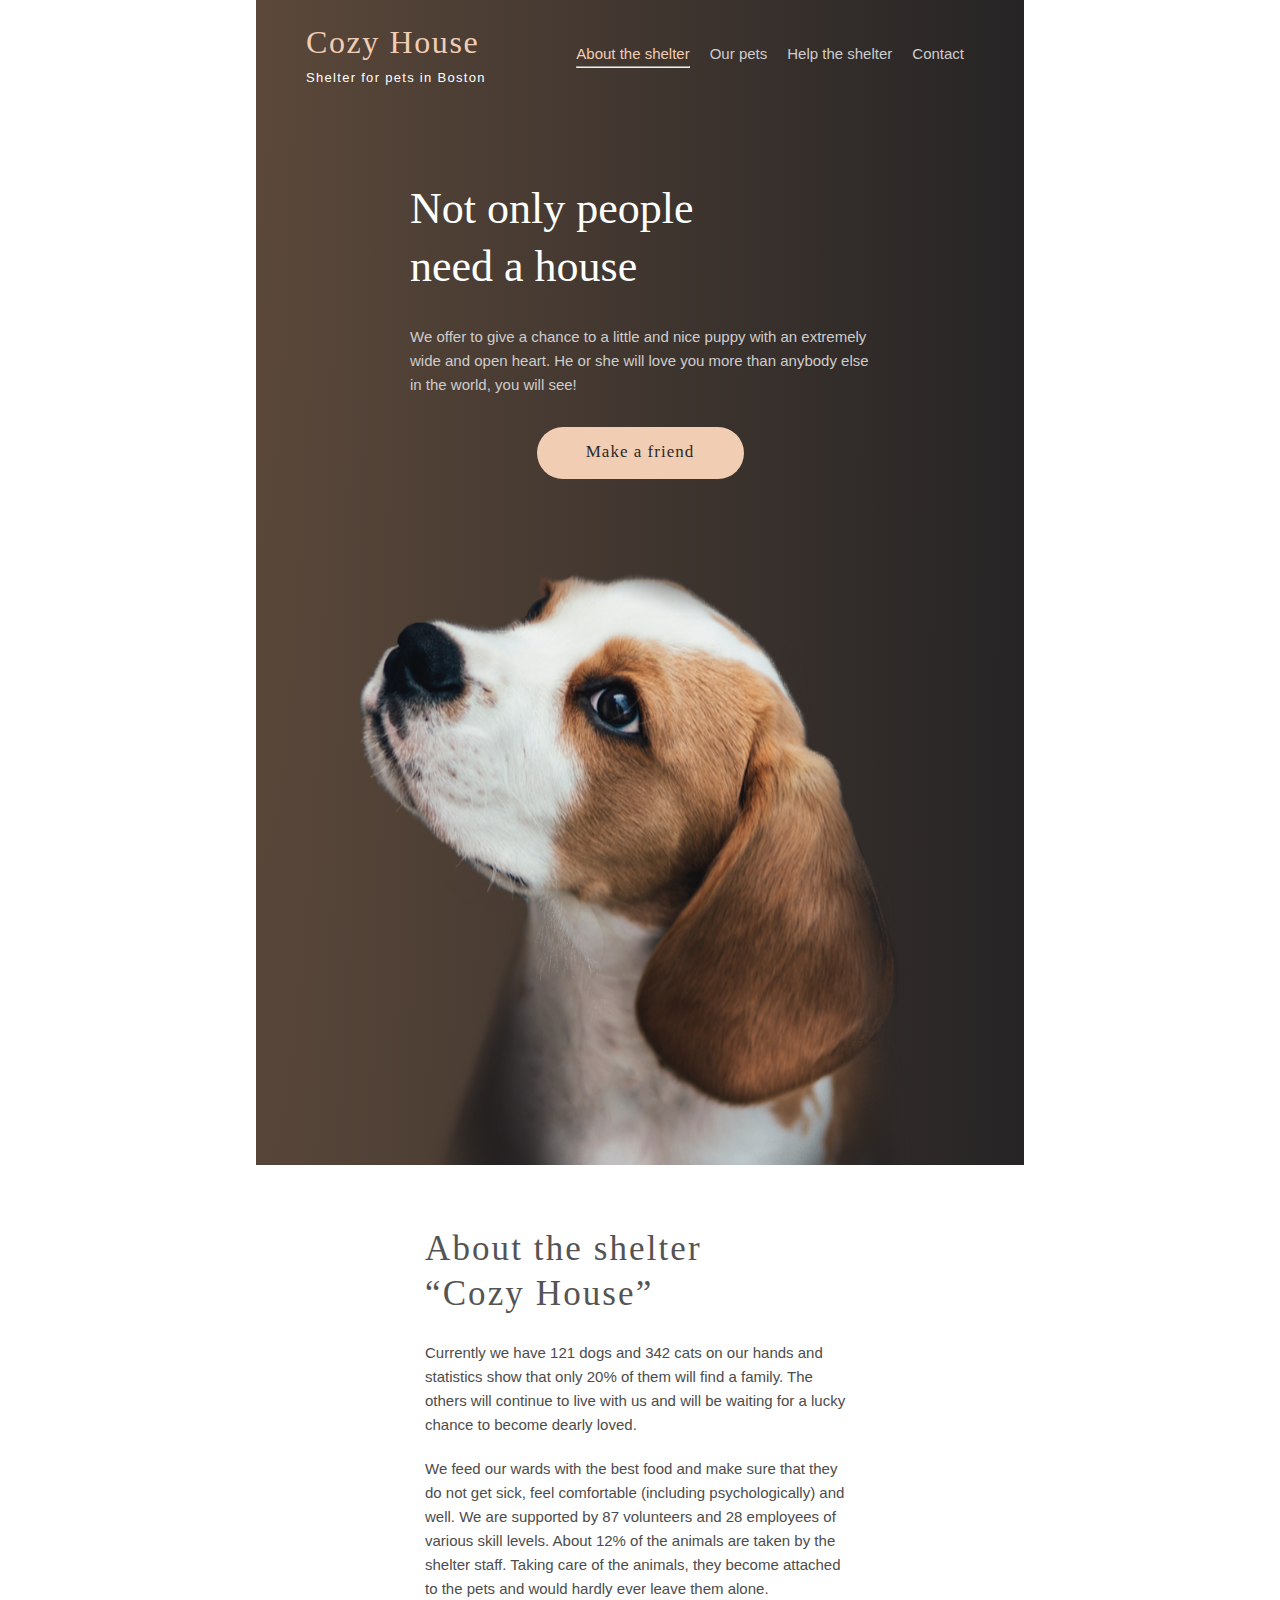
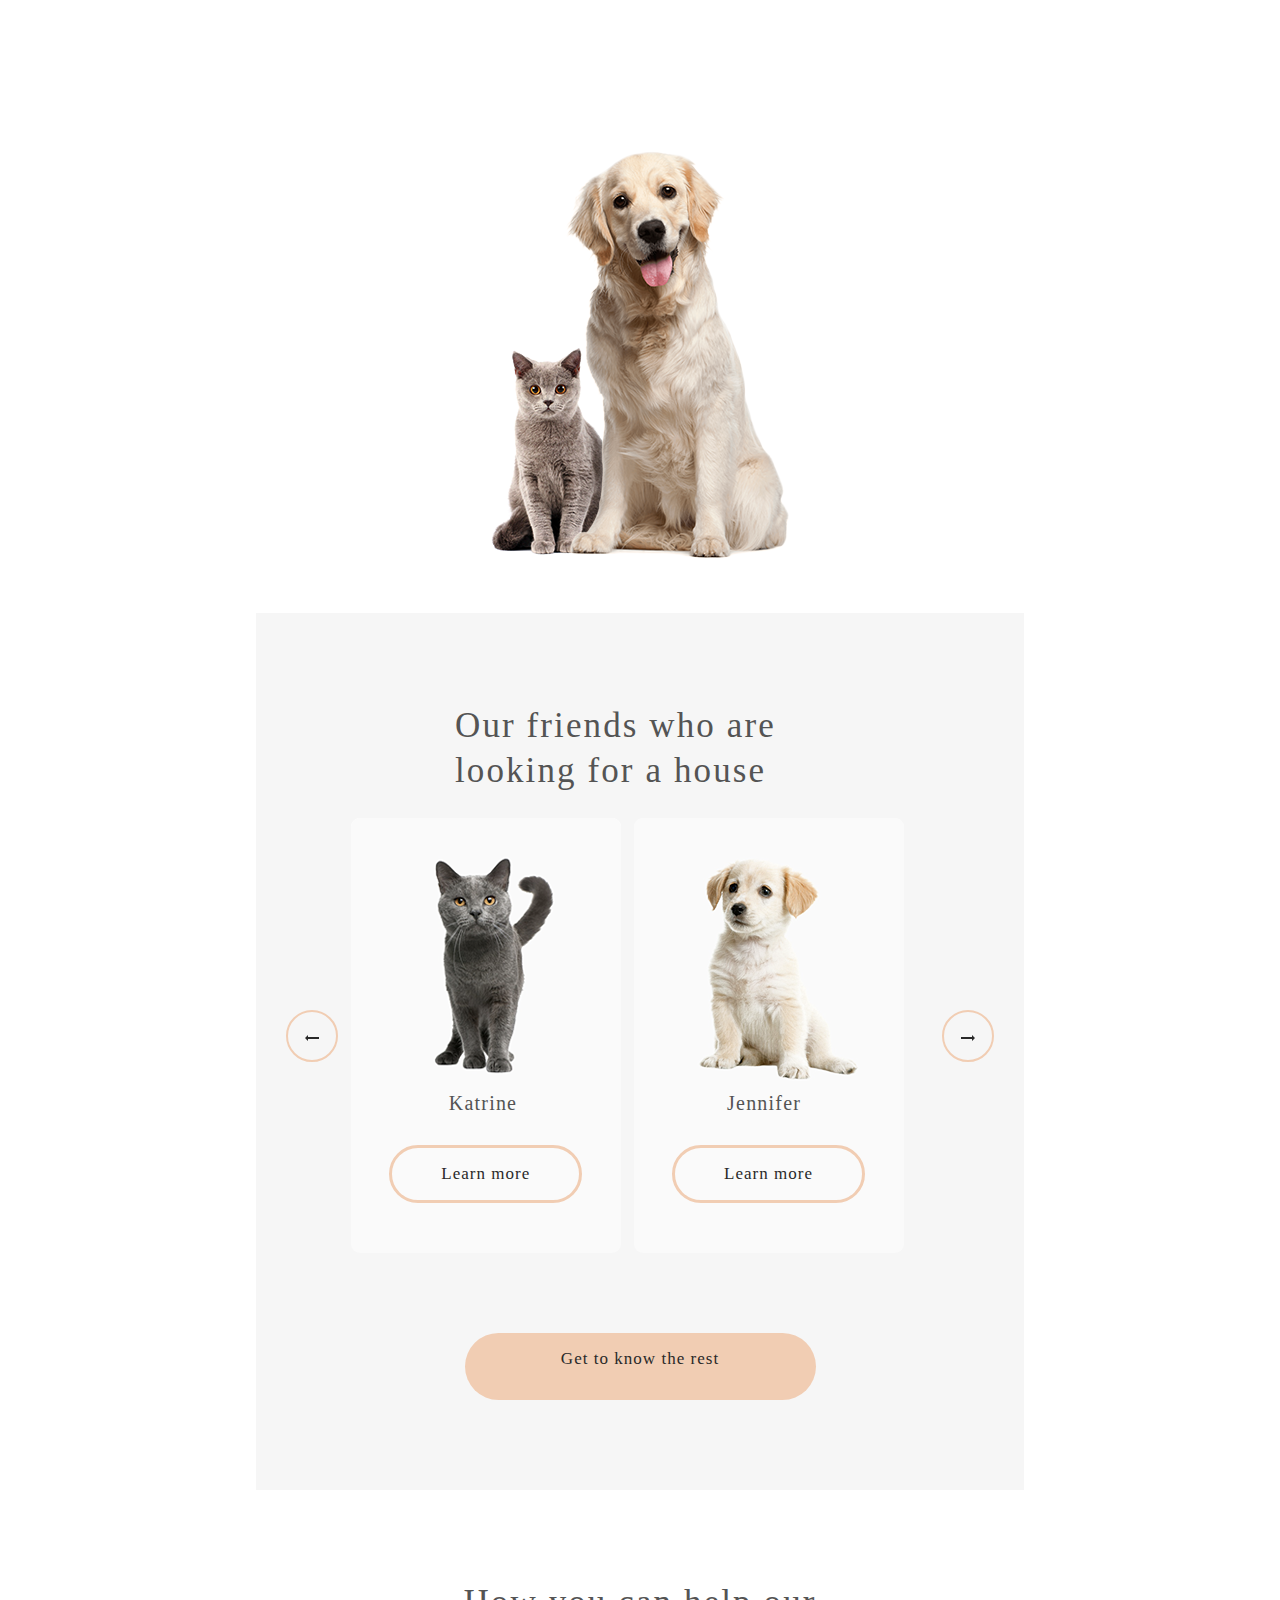
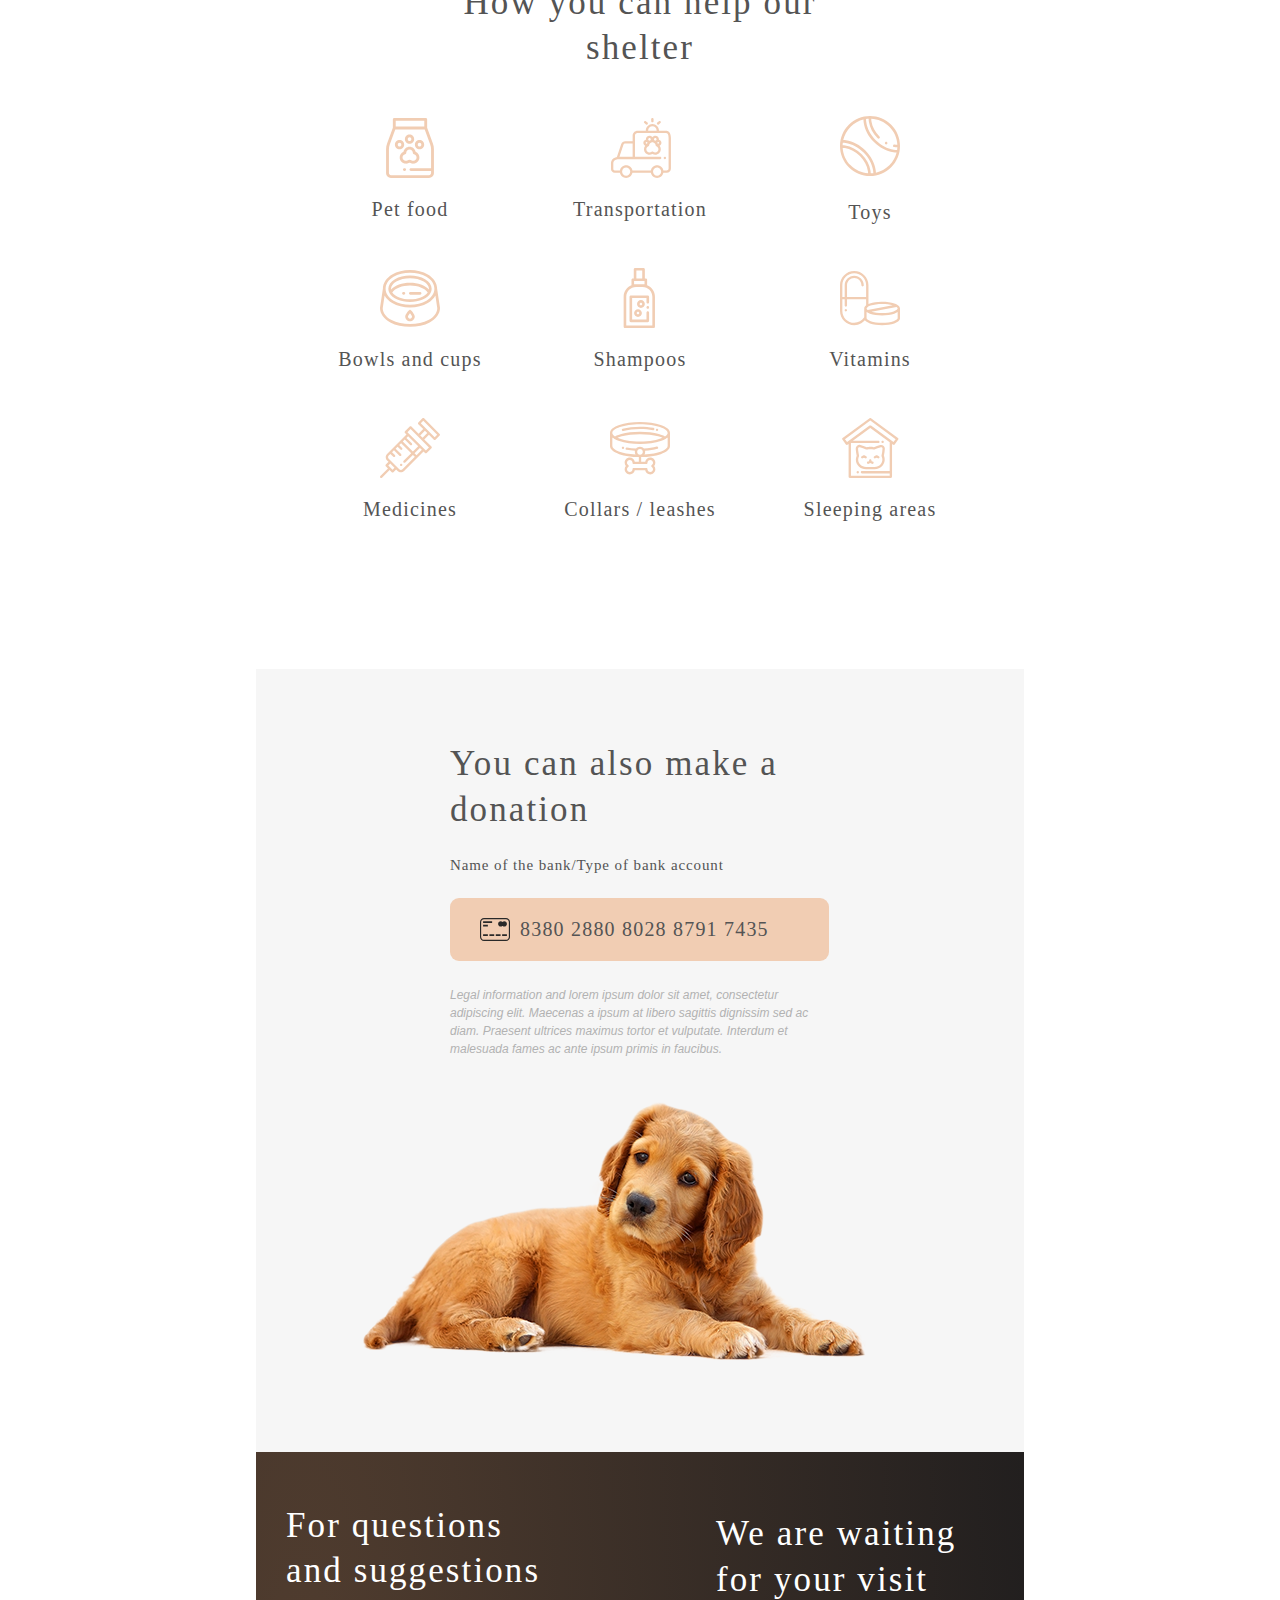
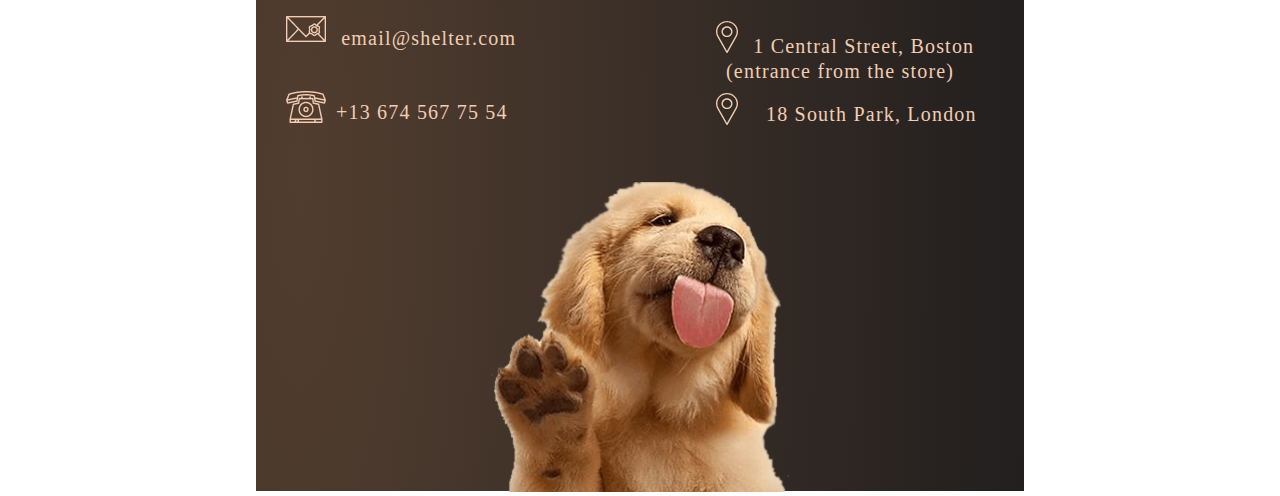
==== commit 3e6129a4: "feat: make changes" ====
--- a/pages/main/index.html
+++ b/pages/main/index.html
@@ -8,6 +8,7 @@
     <link rel="stylesheet" href="style.css">
     <link rel="stylesheet" media="(min-width: 768px) and (max-width: 1280px)" href="responsive.css">
     <link rel="stylesheet" media="(min-width: 320px) and (max-width: 768px)" href="responsive320.css">
+    <link rel="stylesheet" media="(max-width: 320px)" href="responsive320.css">
     <title>Shelter</title>
 </head>
 
--- a/pages/main/style.css
+++ b/pages/main/style.css
@@ -60,6 +60,7 @@
     display: flex;
     justify-content: start;
     letter-spacing: 0.05em;
+    margin-bottom: 10px;
 
 
 }
@@ -604,7 +605,8 @@
 
 .list {
     display: flex;
-    flex-direction: column;
+    flex-direction: row;
+    flex-wrap: wrap;
     align-items: center;
     justify-content: center;
     width: 1026px;
@@ -628,24 +630,25 @@
     color: #545454;
 }
 
+/*
 .listOne {
     display: flex;
     align-items: center;
     flex-direction: row;
-    justify-content: center;
-    /*border-color: crimson;
+    justify-content: center;*/
+/*border-color: crimson;
     border-style: solid;*/
-    margin-bottom: 15px;
+/*margin-bottom: 15px;
 }
 
 .listTwo {
     display: flex;
     align-items: center;
     flex-direction: row;
-    justify-content: center;
-    /*border-color: crimson;
-    border-style: solid;*/
-}
+    justify-content: center;*/
+/*border-color: crimson;
+    border-style: solid;
+}*/
 
 .patFood {
     width: 82px;
--- a/pages/main/responsive.css
+++ b/pages/main/responsive.css
@@ -0,0 +1,312 @@
+/** {
+    margin: 0;
+    padding: 0;
+}*/
+
+@media (min-width: 768px) and (max-width: 1280px) {
+
+    .mainDiv {
+        display: flex;
+        justify-content: center;
+        align-items: center;
+        width: 100vw;
+        margin: auto;
+    }
+
+    .container {
+        /*position: relative;*/
+        width: 768px;
+        height: 5291px;
+        margin: auto;
+        /*display: flex;
+        justify-content: center;
+        flex-direction: column;
+        align-items: flex-start;*/
+
+    }
+
+    .startScreen {
+        height: 1165px;
+    }
+
+    .HeadDiv {
+        width: 708px;
+        height: 60px;
+        display: flex;
+        justify-content: center;
+        align-items: center;
+    }
+
+    .headerContainer {
+        width: 708px;
+        height: 60px;
+        display: flex;
+        flex-direction: row;
+        justify-content: center;
+        left: calc(50% - 1200px/2);
+        margin-top: 60px;
+        align-items: center;
+        margin-top: 50px;
+    }
+
+    .logoCozy {
+        width: 184px;
+        height: 60px;
+        margin-left: 50px;
+    }
+
+    nav {
+        display: flex;
+        justify-content: end;
+        padding-right: 0px;
+        margin-left: 60px;
+    }
+
+    .screenContent {
+        width: 569px;
+        height: 1015px;
+        display: flex;
+        flex-direction: column;
+        justify-content: center;
+        /*align-items: spa;*/
+        margin: auto;
+        margin-top: 90px;
+    }
+
+    .content {
+        width: 460px;
+        height: 322px;
+        display: flex;
+        flex-direction: column;
+        justify-content: center;
+        /*margin-bottom: 200px;*/
+    }
+
+    .button {
+        margin: auto;
+    }
+
+    .spaceMone {
+        height: 93px;
+    }
+
+
+    .puppy {
+        width: 569px;
+        height: 593px;
+        /*left: calc(50% - 569px/2 + 70px);*/
+        display: flex;
+        justify-content: flex-end;
+        align-items: flex-end;
+        margin-top: 0px;
+    }
+
+    .about2 {
+        width: 768px;
+        height: 1048px;
+        background: #FFFFFF;
+        display: flex;
+        justify-content: center;
+        align-items: center;
+    }
+
+    .aboutContent {
+        width: 437px;
+        height: 868px;
+        left: calc(50% - 437px/2 - 0.5px);
+        top: calc(50% - 868px/2 - 10px);
+        display: flex;
+        flex-direction: column-reverse;
+        align-items: center;
+        justify-content: space-between;
+        margin-top: 80px;
+    }
+
+    .content2 {
+        width: 430px;
+        height: 380px;
+        margin-bottom: 150px;
+    }
+
+    h3 {
+        margin-bottom: 25px;
+    }
+
+    .pats {
+        width: 768px;
+        height: 877px;
+        background: #F6F6F6;
+    }
+
+    .patsContent {
+        width: 708px;
+        height: 697px;
+        left: calc(50% - 708px/2);
+        top: 80px;
+    }
+
+    .slider {
+        width: 708px;
+        height: 435px;
+    }
+
+    #woody {
+        height: 0;
+        width: 0;
+        background: #F6F6F6;
+        border-radius: 0px;
+        overflow: hidden;
+    }
+
+    .woodyPic {
+        overflow: hidden;
+    }
+
+    .helpBlock {
+        display: flex;
+        justify-content: center;
+        align-items: center;
+        width: 768px;
+        height: 779px;
+        background: #FFFFFF;
+    }
+
+    .helpContent {
+        width: 630px;
+        height: 599px;
+        display: flex;
+        flex-direction: column;
+        align-items: center;
+    }
+
+    .list {
+        width: 630px;
+        height: 449px;
+        display: flex;
+        /*align-items: center;*/
+        justify-content: space-between;
+        flex-direction: row;
+        flex-wrap: wrap;
+        /*border-color: crimson;
+        border-style: solid;*/
+
+    }
+
+    .patFood {
+        width: 170px;
+        height: 113px;
+        margin: 0;
+        padding: 0;
+        /*margin-right: 60px;*/
+    }
+
+    .transportation {
+        width: 170px;
+        height: 113px;
+        /*margin-right: 60px;*/
+        margin: 0;
+        padding: 0;
+    }
+
+    .toys {
+        width: 170px;
+        height: 113px;
+        margin: 0;
+        padding: 0;
+    }
+
+    .bowlsAndCups {
+        width: 170px;
+        height: 113px;
+        margin: 0;
+        padding: 0;
+    }
+
+    .shampoos {
+        width: 170px;
+        height: 113px;
+        margin: 0;
+        padding: 0;
+    }
+
+    .vitamins {
+        width: 170px;
+        height: 113px;
+        margin: 0;
+        padding: 0;
+    }
+
+    .medicines {
+        width: 170px;
+        height: 113px;
+        margin: 0;
+        padding: 0;
+    }
+
+    .collarsLashes {
+        width: 170px;
+        height: 113px;
+        margin: 0;
+        padding: 0;
+    }
+
+    .slippingAreas {
+        width: 170px;
+        height: 113px;
+        margin: 0;
+        padding: 0;
+    }
+
+    .DonationBlog {
+        display: flex;
+        justify-content: center;
+        align-items: center;
+        width: 768px;
+        height: 783px;
+        background: #F6F6F6;
+    }
+
+    .donationContent {
+        display: flex;
+        justify-content: center;
+        align-items: center;
+        flex-direction: column-reverse;
+        width: 768px;
+        height: 783px;
+    }
+
+    .donContect {
+        width: 380px;
+        height: 282px;
+        margin-bottom: 60px;
+    }
+
+    .foot {
+        height: 639px;
+        width: 768px;
+        display: flex;
+        justify-content: center;
+        align-items: flex-end;
+    }
+
+    .footContent {
+        height: 639px;
+        width: 768px;
+        display: flex;
+        flex-direction: column;
+        justify-content: center;
+        align-items: center;
+    }
+
+    .divConteiner {
+        width: 708px;
+        height: 234px;
+        margin-top: 60px;
+    }
+
+    .footPuppy {
+        width: 300px;
+        height: 310px;
+        margin-top: 37px;
+    }
+}--- a/pages/main/responsive320.css
+++ b/pages/main/responsive320.css
@@ -0,0 +1,708 @@
+@media (min-width: 320px) and (max-width: 768px) {
+    .mainDiv {
+        display: flex;
+        justify-content: center;
+        align-items: center;
+        width: 100vw;
+        margin: auto;
+    }
+
+    .container {
+        /*position: relative;*/
+        width: 320px;
+        height: 4684px;
+        margin: auto;
+        /*display: flex;
+        justify-content: center;
+        flex-direction: column;
+        align-items: flex-start;*/
+    }
+
+    .startScreen {
+        height: 823px;
+        width: 320px;
+        display: flex;
+        flex-direction: column;
+        justify-content: center;
+        align-items: center;
+        width: 320px;
+        height: 823px;
+
+
+    }
+
+    .HeadDiv {
+        width: 257px;
+        height: 60px;
+        display: flex;
+        justify-content: center;
+        align-items: center;
+        /*border-color: aqua;
+        border-style: solid;*/
+    }
+
+    .headerContainer {
+        width: 300px;
+        height: 60px;
+        display: flex;
+        flex-direction: row;
+        justify-content: center;
+        /*margin-top: 60px;*/
+        align-items: center;
+        /*margin-top: 50px;*/
+        /*border-color: crimson;
+        border-style: solid;*/
+        margin-left: 20px;
+    }
+
+    .logoCozy {
+        width: 200px;
+        height: 60px;
+        /*margin-right: 43px;*/
+        margin-left: 60px;
+        margin-right: 40px;
+        padding: 0;
+    }
+
+    h1 {
+        width: 200px;
+        margin: 0;
+    }
+
+    nav {
+        display: flex;
+        justify-content: end;
+        padding-right: 0px;
+        margin-left: 60px;
+        overflow: hidden;
+    }
+
+    .navbar {
+        width: 243px;
+        height: 327px;
+        display: flex;
+        flex-direction: column;
+        justify-content: space-between;
+        align-items: center;
+    }
+
+    .nav-link {
+        transition: 0.7s ease;
+    }
+
+    .nav-link:hover {
+        color: #F1CDB3;
+    }
+
+    .burgerMenu {
+        display: none;
+        cursor: pointer;
+    }
+
+    .bar {
+        display: block;
+        -webkit-transition: all 0.3s ease-in-out;
+        transition: all 0.3s ease-in-out;
+    }
+
+    ul {
+        display: inline-block;
+        display: flex;
+        flex-direction: column;
+        justify-content: space-between;
+        list-style-type: none;
+        width: 243px;
+        height: 327px;
+        padding: 0;
+        margin: 0;
+        overflow: hidden;
+    }
+
+    .burgerMenu {
+        width: 30px;
+        height: 22px;
+        display: block;
+        display: flex;
+        justify-content: space-between;
+        flex-direction: column;
+        align-items: center;
+    }
+
+    .burgerMenu.active .bar:nth-child(1) {
+        opacity: 0;
+    }
+
+    .burgerMenu.active .bar:nth-child(2) {
+        transform: rotate(90deg);
+    }
+
+    .burgerMenu.active .bar:nth-child(3) {
+        transform: rotate(-90deg);
+    }
+
+
+    .line1 {
+        width: 30px;
+        height: 0px;
+        border: 2px solid #F1CDB3;
+    }
+
+    .line2 {
+        width: 30px;
+        height: 0px;
+        border: 2px solid #F1CDB3;
+
+    }
+
+    .line3 {
+        width: 30px;
+        height: 0px;
+        border: 2px solid #F1CDB3;
+    }
+
+    .nav-menu {
+        position: fixed;
+        left: -100%;
+        top: 70px;
+        gap: 0;
+        flex-direction: column;
+        width: 100%;
+        text-align: center;
+        transition: 0.3s;
+    }
+
+    .nav-menu.active {
+        left: 0;
+    }
+
+    main {
+        width: 300px;
+        display: flex;
+        flex-direction: column;
+        justify-content: center;
+        align-items: center;
+    }
+
+    #screenContent {
+        width: 300px;
+        height: 673px;
+        display: flex;
+        flex-direction: column;
+        justify-content: space-between;
+        align-items: center;
+        margin: auto;
+        margin-top: 90px;
+        /*border-color: blueviolet;
+        border-style: solid;*/
+        padding: 0px;
+    }
+
+    .content {
+        width: 300px;
+        height: 296px;
+        display: flex;
+        flex-direction: column;
+        justify-content: center;
+        /*margin-bottom: 200px;*/
+        border-color: crimson;
+        border-style: solid;
+    }
+
+    h2 {
+        width: 300px;
+        height: 64px;
+        font-family: 'Georgia';
+        font-style: normal;
+        font-weight: 400;
+        font-size: 25px;
+        line-height: 130%;
+        display: flex;
+        align-items: center;
+        text-align: center;
+        letter-spacing: 0.06em;
+        color: #FFFFFF;
+    }
+
+    .cont {
+        width: 300px;
+        height: 96px;
+        font-family: 'Arial';
+        font-style: normal;
+        font-weight: 400;
+        font-size: 15px;
+        line-height: 160%;
+        align-items: center;
+        text-align: center;
+        color: #CDCDCD;
+    }
+
+    .button {
+        margin: auto;
+        width: 207px;
+        height: 52px;
+    }
+
+    .puppy {
+        Width: 260px;
+        Height: 271.77px;
+    }
+
+    .about2 {
+        /*width: 320px;*/
+        height: 974px;
+        width: 320px;
+        background: #FFFFFF;
+        display: flex;
+        justify-content: center;
+        align-items: center;
+        /*margin-bottom: 42px;*/
+        /*border-color: crimson;
+        border-style: solid;*/
+    }
+
+    .aboutContent {
+        width: 300px;
+        height: 890px;
+        left: calc(50% - 437px/2 - 0.5px);
+        top: calc(50% - 868px/2 - 10px);
+        display: flex;
+        flex-direction: column-reverse;
+        align-items: center;
+        justify-content: space-between;
+        margin-top: 0px;
+    }
+
+    .content2 {
+        width: 300px;
+        height: 494px;
+        display: flex;
+        flex-direction: column;
+        justify-content: center;
+        align-items: center;
+        margin-bottom: -43px;
+
+    }
+
+    h3 {
+        width: 300px;
+        height: 64px;
+        font-family: 'Georgia';
+        font-style: normal;
+        font-weight: 400;
+        font-size: 25px;
+        line-height: 130%;
+        display: flex;
+        align-items: center;
+        text-align: center;
+        letter-spacing: 0.06em;
+        color: #545454;
+        margin-bottom: 25px;
+    }
+
+    .subheading1 {
+        width: 270px;
+        height: 144px;
+        font-family: 'Arial';
+        font-style: normal;
+        font-weight: 400;
+        font-size: 15px;
+        line-height: 160%;
+        text-align: justify;
+        color: #4C4C4C;
+        margin-bottom: 22px;
+    }
+
+    .subheading2 {
+        width: 270px;
+        height: 239px;
+        font-family: 'Arial';
+        font-style: normal;
+        font-weight: 400;
+        font-size: 15px;
+        line-height: 160%;
+        display: flex;
+        align-items: center;
+        text-align: justify;
+        color: #4C4C4C;
+        margin-bottom: 50px;
+    }
+
+    .aboutPat {
+        width: 260px;
+        height: 353.6px;
+
+    }
+
+    #ourFriend {
+        width: 320px;
+        height: 791px;
+        background: #F6F6F6;
+    }
+
+    .patContent {
+        width: 300px;
+        height: 707px;
+    }
+
+    .slider {
+        width: 270px;
+        height: 507px;
+        display: flex;
+        flex-direction: column;
+        justify-content: space-between;
+        /*flex-wrap: wrap;*/
+    }
+
+    /*a {
+        overflow: hidden;
+    }*/
+
+    #woody {
+        overflow: hidden;
+        background: #F6F6F6;
+    }
+
+    #jenifer {
+        overflow: hidden;
+        background: #F6F6F6;
+    }
+
+    #Arrow1 {
+        overflow: hidden;
+        margin-bottom: 20px;
+    }
+
+    .card {
+        margin-bottom: 5px;
+        display: flex;
+        justify-content: space-around;
+        align-items: center;
+        height: 700px;
+    }
+
+    .buttonSecondary {
+        margin-bottom: 30px;
+    }
+
+    .buttonPrimary {
+        width: 210px;
+        height: 52px;
+        display: flex;
+        flex-direction: column;
+        align-items: center;
+        padding: 15px 45px;
+        margin-bottom: 42px;
+        /*gap: 10px;*/
+    }
+
+    #help {
+        width: 320px;
+        height: 745px;
+        background: #FFFFFF;
+        /*border-color: crimson;
+        border-style: solid;*/
+    }
+
+    .helpContent {
+        width: 320px;
+        height: 650px;
+        /*border-color: darkmagenta;
+        border-style: solid;*/
+    }
+
+    .list {
+        width: 320px;
+        height: 555px;
+        display: flex;
+        align-items: center;
+        justify-content: space-between;
+        flex-direction: row;
+        flex-wrap: wrap;
+        /*border-color: aqua;
+        border-style: solid;*/
+
+    }
+
+    .patFood {
+        width: 130px;
+        height: 87px;
+        margin: 0;
+        padding: 0;
+        /*margin-right: 60px;*/
+    }
+
+    .transportation {
+        width: 130px;
+        height: 87px;
+        /*margin-right: 60px;*/
+        margin: 0;
+        padding: 0;
+    }
+
+    .toys {
+        width: 130px;
+        height: 87px;
+        margin: 0;
+        padding: 0;
+    }
+
+    .bowlsAndCups {
+        width: 130px;
+        height: 87px;
+        margin: 0;
+        padding: 0;
+    }
+
+    .shampoos {
+        width: 130px;
+        height: 87px;
+        margin: 0;
+        padding: 0;
+    }
+
+    .vitamins {
+        width: 130px;
+        height: 87px;
+        margin: 0;
+        padding: 0;
+    }
+
+    .medicines {
+        width: 130px;
+        height: 87px;
+        margin: 0;
+        padding: 0;
+    }
+
+    .collarsLashes {
+        width: 130px;
+        height: 87px;
+        margin: 0;
+        padding: 0;
+    }
+
+    .slippingAreas {
+        width: 130px;
+        height: 87px;
+        margin: 0;
+        padding: 0;
+    }
+
+    h4 {
+        font-family: 'Georgia';
+        font-style: normal;
+        font-weight: 400;
+        font-size: 15px;
+        line-height: 110%;
+        display: flex;
+        align-items: center;
+        text-align: center;
+        letter-spacing: 0.06em;
+        color: #545454;
+    }
+
+    .text1 {
+        width: 130px;
+        height: 17px;
+    }
+
+    .text2 {
+        width: 130px;
+        height: 17px;
+    }
+
+    .DonationBlog {
+        width: 320px;
+        height: 542.2px;
+        background: #F6F6F6;
+        display: flex;
+        justify-content: center;
+        align-items: center;
+    }
+
+    .donationContent {
+        width: 300px;
+        height: 500px;
+        display: flex;
+        flex-direction: column-reverse;
+        justify-content: center;
+        align-items: center;
+        /*border-color: aqua;
+        border-style: solid;*/
+    }
+
+    .donContect {
+        width: 300px;
+        height: 320px;
+        /*border-color: blueviolet;
+        border-style: solid;*/
+        display: flex;
+        align-items: center;
+        margin-bottom: 42px;
+    }
+
+    /*foooooot */
+
+    .foot {
+        height: 809px;
+        width: 320px;
+        display: flex;
+        justify-content: center;
+        align-items: flex-end;
+    }
+
+    .footContent {
+        width: 300px;
+        height: 579px;
+        display: flex;
+        flex-direction: column;
+        justify-content: center;
+        align-items: center;
+    }
+
+    .divConteiner {
+        width: 300px;
+        height: 490px;
+        display: flex;
+        flex-direction: column;
+        justify-content: center;
+        align-items: center;
+        margin-bottom: 60px;
+    }
+
+    .footPuppy {
+        width: 300px;
+        height: 310px;
+        margin-top: 37px;
+    }
+
+
+
+    h5 {
+        width: 300px;
+        height: 24px;
+        font-family: 'Georgia';
+        font-style: normal;
+        font-weight: 400;
+        font-size: 15px;
+        line-height: 160%;
+        display: flex;
+        align-items: center;
+        color: #545454;
+    }
+
+    .CreditCard {
+        width: 281px;
+        height: 43px;
+        padding: 0;
+    }
+
+    .creditContent {
+        width: 251px;
+        height: 23px;
+
+    }
+
+    .bankCard {
+        width: 30px;
+        height: 23px;
+    }
+
+    .billingNumber {
+        width: 206px;
+        height: 17px;
+        font-family: 'Georgia';
+        font-style: normal;
+        font-weight: 400;
+        font-size: 15px;
+        line-height: 110%;
+        display: flex;
+        align-items: center;
+        letter-spacing: 0.06em;
+        color: #545454;
+    }
+
+    .legalInfo {
+        width: 280px;
+        height: 90px;
+        font-family: 'Arial';
+        font-style: italic;
+        font-weight: 400;
+        font-size: 12px;
+        line-height: 18px;
+        display: flex;
+        align-items: center;
+        text-align: justify;
+        color: #B2B2B2;
+    }
+
+    .donationDog {
+        width: 260px;
+        height: 135.2px;
+        margin-bottom: 40px;
+    }
+
+    #donationDog {
+        width: 260px;
+        height: 135.2px;
+        margin: auto;
+        font-display: flex;
+        justify-content: center;
+        align-items: center;
+        padding-left: 40px;
+    }
+
+    #footer {
+        display: flex;
+        justify-content: center;
+        align-items: center;
+    }
+
+    .footContact {
+        width: 278px;
+        height: 208px;
+        display: flex;
+        justify-content: center;
+        align-items: center;
+        margin-bottom: 60px;
+    }
+
+    .divConteiner {
+        margin-bottom: 0px;
+    }
+
+    .fh3 {
+        width: 278px;
+        height: 64px;
+        text-align: center;
+        font-family: 'Georgia';
+        font-style: normal;
+        font-weight: 400;
+        font-size: 25px;
+        line-height: 130%;
+        letter-spacing: 0.06em;
+        color: #FFFFFF;
+    }
+
+    .mail {
+        width: 251px;
+        height: 32px;
+        display: flex;
+        justify-content: center;
+        align-items: center;
+    }
+
+    .footLocation {}
+
+    .footPuppy {
+        width: 260px;
+        height: 269px;
+        margin-top: 0;
+        margin-top: 50px;
+    }
+
+    #footPuppy {
+        width: 260px;
+        height: 269px;
+    }
+}--- a/pages/main/responsive320.css
+++ b/pages/main/responsive320.css
@@ -0,0 +1,708 @@
+@media (min-width: 320px) and (max-width: 768px) {
+    .mainDiv {
+        display: flex;
+        justify-content: center;
+        align-items: center;
+        width: 100vw;
+        margin: auto;
+    }
+
+    .container {
+        /*position: relative;*/
+        width: 320px;
+        height: 4684px;
+        margin: auto;
+        /*display: flex;
+        justify-content: center;
+        flex-direction: column;
+        align-items: flex-start;*/
+    }
+
+    .startScreen {
+        height: 823px;
+        width: 320px;
+        display: flex;
+        flex-direction: column;
+        justify-content: center;
+        align-items: center;
+        width: 320px;
+        height: 823px;
+
+
+    }
+
+    .HeadDiv {
+        width: 257px;
+        height: 60px;
+        display: flex;
+        justify-content: center;
+        align-items: center;
+        /*border-color: aqua;
+        border-style: solid;*/
+    }
+
+    .headerContainer {
+        width: 300px;
+        height: 60px;
+        display: flex;
+        flex-direction: row;
+        justify-content: center;
+        /*margin-top: 60px;*/
+        align-items: center;
+        /*margin-top: 50px;*/
+        /*border-color: crimson;
+        border-style: solid;*/
+        margin-left: 20px;
+    }
+
+    .logoCozy {
+        width: 200px;
+        height: 60px;
+        /*margin-right: 43px;*/
+        margin-left: 60px;
+        margin-right: 40px;
+        padding: 0;
+    }
+
+    h1 {
+        width: 200px;
+        margin: 0;
+    }
+
+    nav {
+        display: flex;
+        justify-content: end;
+        padding-right: 0px;
+        margin-left: 60px;
+        overflow: hidden;
+    }
+
+    .navbar {
+        width: 243px;
+        height: 327px;
+        display: flex;
+        flex-direction: column;
+        justify-content: space-between;
+        align-items: center;
+    }
+
+    .nav-link {
+        transition: 0.7s ease;
+    }
+
+    .nav-link:hover {
+        color: #F1CDB3;
+    }
+
+    .burgerMenu {
+        display: none;
+        cursor: pointer;
+    }
+
+    .bar {
+        display: block;
+        -webkit-transition: all 0.3s ease-in-out;
+        transition: all 0.3s ease-in-out;
+    }
+
+    ul {
+        display: inline-block;
+        display: flex;
+        flex-direction: column;
+        justify-content: space-between;
+        list-style-type: none;
+        width: 243px;
+        height: 327px;
+        padding: 0;
+        margin: 0;
+        overflow: hidden;
+    }
+
+    .burgerMenu {
+        width: 30px;
+        height: 22px;
+        display: block;
+        display: flex;
+        justify-content: space-between;
+        flex-direction: column;
+        align-items: center;
+    }
+
+    .burgerMenu.active .bar:nth-child(1) {
+        opacity: 0;
+    }
+
+    .burgerMenu.active .bar:nth-child(2) {
+        transform: rotate(90deg);
+    }
+
+    .burgerMenu.active .bar:nth-child(3) {
+        transform: rotate(-90deg);
+    }
+
+
+    .line1 {
+        width: 30px;
+        height: 0px;
+        border: 2px solid #F1CDB3;
+    }
+
+    .line2 {
+        width: 30px;
+        height: 0px;
+        border: 2px solid #F1CDB3;
+
+    }
+
+    .line3 {
+        width: 30px;
+        height: 0px;
+        border: 2px solid #F1CDB3;
+    }
+
+    .nav-menu {
+        position: fixed;
+        left: -100%;
+        top: 70px;
+        gap: 0;
+        flex-direction: column;
+        width: 100%;
+        text-align: center;
+        transition: 0.3s;
+    }
+
+    .nav-menu.active {
+        left: 0;
+    }
+
+    main {
+        width: 300px;
+        display: flex;
+        flex-direction: column;
+        justify-content: center;
+        align-items: center;
+    }
+
+    #screenContent {
+        width: 300px;
+        height: 673px;
+        display: flex;
+        flex-direction: column;
+        justify-content: space-between;
+        align-items: center;
+        margin: auto;
+        margin-top: 90px;
+        /*border-color: blueviolet;
+        border-style: solid;*/
+        padding: 0px;
+    }
+
+    .content {
+        width: 300px;
+        height: 296px;
+        display: flex;
+        flex-direction: column;
+        justify-content: center;
+        /*margin-bottom: 200px;*/
+        border-color: crimson;
+        border-style: solid;
+    }
+
+    h2 {
+        width: 300px;
+        height: 64px;
+        font-family: 'Georgia';
+        font-style: normal;
+        font-weight: 400;
+        font-size: 25px;
+        line-height: 130%;
+        display: flex;
+        align-items: center;
+        text-align: center;
+        letter-spacing: 0.06em;
+        color: #FFFFFF;
+    }
+
+    .cont {
+        width: 300px;
+        height: 96px;
+        font-family: 'Arial';
+        font-style: normal;
+        font-weight: 400;
+        font-size: 15px;
+        line-height: 160%;
+        align-items: center;
+        text-align: center;
+        color: #CDCDCD;
+    }
+
+    .button {
+        margin: auto;
+        width: 207px;
+        height: 52px;
+    }
+
+    .puppy {
+        Width: 260px;
+        Height: 271.77px;
+    }
+
+    .about2 {
+        /*width: 320px;*/
+        height: 974px;
+        width: 320px;
+        background: #FFFFFF;
+        display: flex;
+        justify-content: center;
+        align-items: center;
+        /*margin-bottom: 42px;*/
+        /*border-color: crimson;
+        border-style: solid;*/
+    }
+
+    .aboutContent {
+        width: 300px;
+        height: 890px;
+        left: calc(50% - 437px/2 - 0.5px);
+        top: calc(50% - 868px/2 - 10px);
+        display: flex;
+        flex-direction: column-reverse;
+        align-items: center;
+        justify-content: space-between;
+        margin-top: 0px;
+    }
+
+    .content2 {
+        width: 300px;
+        height: 494px;
+        display: flex;
+        flex-direction: column;
+        justify-content: center;
+        align-items: center;
+        margin-bottom: -43px;
+
+    }
+
+    h3 {
+        width: 300px;
+        height: 64px;
+        font-family: 'Georgia';
+        font-style: normal;
+        font-weight: 400;
+        font-size: 25px;
+        line-height: 130%;
+        display: flex;
+        align-items: center;
+        text-align: center;
+        letter-spacing: 0.06em;
+        color: #545454;
+        margin-bottom: 25px;
+    }
+
+    .subheading1 {
+        width: 270px;
+        height: 144px;
+        font-family: 'Arial';
+        font-style: normal;
+        font-weight: 400;
+        font-size: 15px;
+        line-height: 160%;
+        text-align: justify;
+        color: #4C4C4C;
+        margin-bottom: 22px;
+    }
+
+    .subheading2 {
+        width: 270px;
+        height: 239px;
+        font-family: 'Arial';
+        font-style: normal;
+        font-weight: 400;
+        font-size: 15px;
+        line-height: 160%;
+        display: flex;
+        align-items: center;
+        text-align: justify;
+        color: #4C4C4C;
+        margin-bottom: 50px;
+    }
+
+    .aboutPat {
+        width: 260px;
+        height: 353.6px;
+
+    }
+
+    #ourFriend {
+        width: 320px;
+        height: 791px;
+        background: #F6F6F6;
+    }
+
+    .patContent {
+        width: 300px;
+        height: 707px;
+    }
+
+    .slider {
+        width: 270px;
+        height: 507px;
+        display: flex;
+        flex-direction: column;
+        justify-content: space-between;
+        /*flex-wrap: wrap;*/
+    }
+
+    /*a {
+        overflow: hidden;
+    }*/
+
+    #woody {
+        overflow: hidden;
+        background: #F6F6F6;
+    }
+
+    #jenifer {
+        overflow: hidden;
+        background: #F6F6F6;
+    }
+
+    #Arrow1 {
+        overflow: hidden;
+        margin-bottom: 20px;
+    }
+
+    .card {
+        margin-bottom: 5px;
+        display: flex;
+        justify-content: space-around;
+        align-items: center;
+        height: 700px;
+    }
+
+    .buttonSecondary {
+        margin-bottom: 30px;
+    }
+
+    .buttonPrimary {
+        width: 210px;
+        height: 52px;
+        display: flex;
+        flex-direction: column;
+        align-items: center;
+        padding: 15px 45px;
+        margin-bottom: 42px;
+        /*gap: 10px;*/
+    }
+
+    #help {
+        width: 320px;
+        height: 745px;
+        background: #FFFFFF;
+        /*border-color: crimson;
+        border-style: solid;*/
+    }
+
+    .helpContent {
+        width: 320px;
+        height: 650px;
+        /*border-color: darkmagenta;
+        border-style: solid;*/
+    }
+
+    .list {
+        width: 320px;
+        height: 555px;
+        display: flex;
+        align-items: center;
+        justify-content: space-between;
+        flex-direction: row;
+        flex-wrap: wrap;
+        /*border-color: aqua;
+        border-style: solid;*/
+
+    }
+
+    .patFood {
+        width: 130px;
+        height: 87px;
+        margin: 0;
+        padding: 0;
+        /*margin-right: 60px;*/
+    }
+
+    .transportation {
+        width: 130px;
+        height: 87px;
+        /*margin-right: 60px;*/
+        margin: 0;
+        padding: 0;
+    }
+
+    .toys {
+        width: 130px;
+        height: 87px;
+        margin: 0;
+        padding: 0;
+    }
+
+    .bowlsAndCups {
+        width: 130px;
+        height: 87px;
+        margin: 0;
+        padding: 0;
+    }
+
+    .shampoos {
+        width: 130px;
+        height: 87px;
+        margin: 0;
+        padding: 0;
+    }
+
+    .vitamins {
+        width: 130px;
+        height: 87px;
+        margin: 0;
+        padding: 0;
+    }
+
+    .medicines {
+        width: 130px;
+        height: 87px;
+        margin: 0;
+        padding: 0;
+    }
+
+    .collarsLashes {
+        width: 130px;
+        height: 87px;
+        margin: 0;
+        padding: 0;
+    }
+
+    .slippingAreas {
+        width: 130px;
+        height: 87px;
+        margin: 0;
+        padding: 0;
+    }
+
+    h4 {
+        font-family: 'Georgia';
+        font-style: normal;
+        font-weight: 400;
+        font-size: 15px;
+        line-height: 110%;
+        display: flex;
+        align-items: center;
+        text-align: center;
+        letter-spacing: 0.06em;
+        color: #545454;
+    }
+
+    .text1 {
+        width: 130px;
+        height: 17px;
+    }
+
+    .text2 {
+        width: 130px;
+        height: 17px;
+    }
+
+    .DonationBlog {
+        width: 320px;
+        height: 542.2px;
+        background: #F6F6F6;
+        display: flex;
+        justify-content: center;
+        align-items: center;
+    }
+
+    .donationContent {
+        width: 300px;
+        height: 500px;
+        display: flex;
+        flex-direction: column-reverse;
+        justify-content: center;
+        align-items: center;
+        /*border-color: aqua;
+        border-style: solid;*/
+    }
+
+    .donContect {
+        width: 300px;
+        height: 320px;
+        /*border-color: blueviolet;
+        border-style: solid;*/
+        display: flex;
+        align-items: center;
+        margin-bottom: 42px;
+    }
+
+    /*foooooot */
+
+    .foot {
+        height: 809px;
+        width: 320px;
+        display: flex;
+        justify-content: center;
+        align-items: flex-end;
+    }
+
+    .footContent {
+        width: 300px;
+        height: 579px;
+        display: flex;
+        flex-direction: column;
+        justify-content: center;
+        align-items: center;
+    }
+
+    .divConteiner {
+        width: 300px;
+        height: 490px;
+        display: flex;
+        flex-direction: column;
+        justify-content: center;
+        align-items: center;
+        margin-bottom: 60px;
+    }
+
+    .footPuppy {
+        width: 300px;
+        height: 310px;
+        margin-top: 37px;
+    }
+
+
+
+    h5 {
+        width: 300px;
+        height: 24px;
+        font-family: 'Georgia';
+        font-style: normal;
+        font-weight: 400;
+        font-size: 15px;
+        line-height: 160%;
+        display: flex;
+        align-items: center;
+        color: #545454;
+    }
+
+    .CreditCard {
+        width: 281px;
+        height: 43px;
+        padding: 0;
+    }
+
+    .creditContent {
+        width: 251px;
+        height: 23px;
+
+    }
+
+    .bankCard {
+        width: 30px;
+        height: 23px;
+    }
+
+    .billingNumber {
+        width: 206px;
+        height: 17px;
+        font-family: 'Georgia';
+        font-style: normal;
+        font-weight: 400;
+        font-size: 15px;
+        line-height: 110%;
+        display: flex;
+        align-items: center;
+        letter-spacing: 0.06em;
+        color: #545454;
+    }
+
+    .legalInfo {
+        width: 280px;
+        height: 90px;
+        font-family: 'Arial';
+        font-style: italic;
+        font-weight: 400;
+        font-size: 12px;
+        line-height: 18px;
+        display: flex;
+        align-items: center;
+        text-align: justify;
+        color: #B2B2B2;
+    }
+
+    .donationDog {
+        width: 260px;
+        height: 135.2px;
+        margin-bottom: 40px;
+    }
+
+    #donationDog {
+        width: 260px;
+        height: 135.2px;
+        margin: auto;
+        font-display: flex;
+        justify-content: center;
+        align-items: center;
+        padding-left: 40px;
+    }
+
+    #footer {
+        display: flex;
+        justify-content: center;
+        align-items: center;
+    }
+
+    .footContact {
+        width: 278px;
+        height: 208px;
+        display: flex;
+        justify-content: center;
+        align-items: center;
+        margin-bottom: 60px;
+    }
+
+    .divConteiner {
+        margin-bottom: 0px;
+    }
+
+    .fh3 {
+        width: 278px;
+        height: 64px;
+        text-align: center;
+        font-family: 'Georgia';
+        font-style: normal;
+        font-weight: 400;
+        font-size: 25px;
+        line-height: 130%;
+        letter-spacing: 0.06em;
+        color: #FFFFFF;
+    }
+
+    .mail {
+        width: 251px;
+        height: 32px;
+        display: flex;
+        justify-content: center;
+        align-items: center;
+    }
+
+    .footLocation {}
+
+    .footPuppy {
+        width: 260px;
+        height: 269px;
+        margin-top: 0;
+        margin-top: 50px;
+    }
+
+    #footPuppy {
+        width: 260px;
+        height: 269px;
+    }
+}